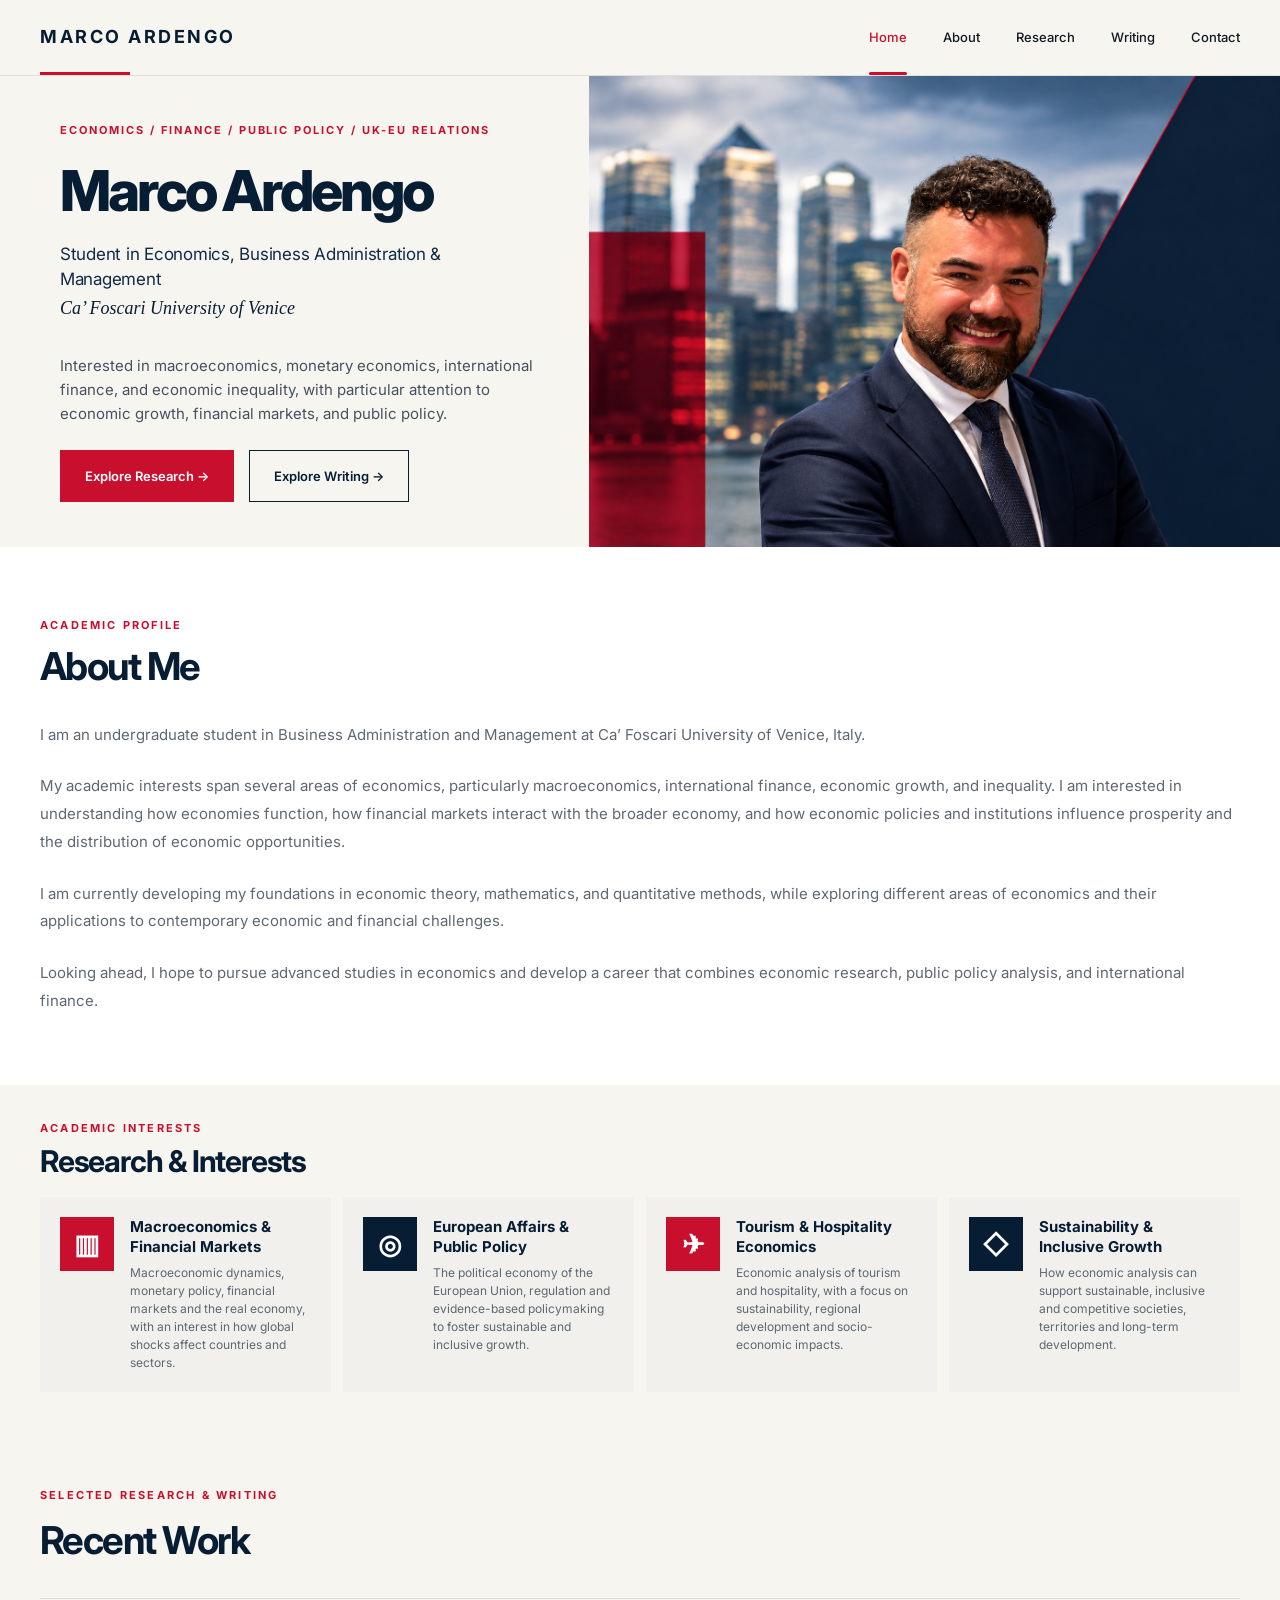
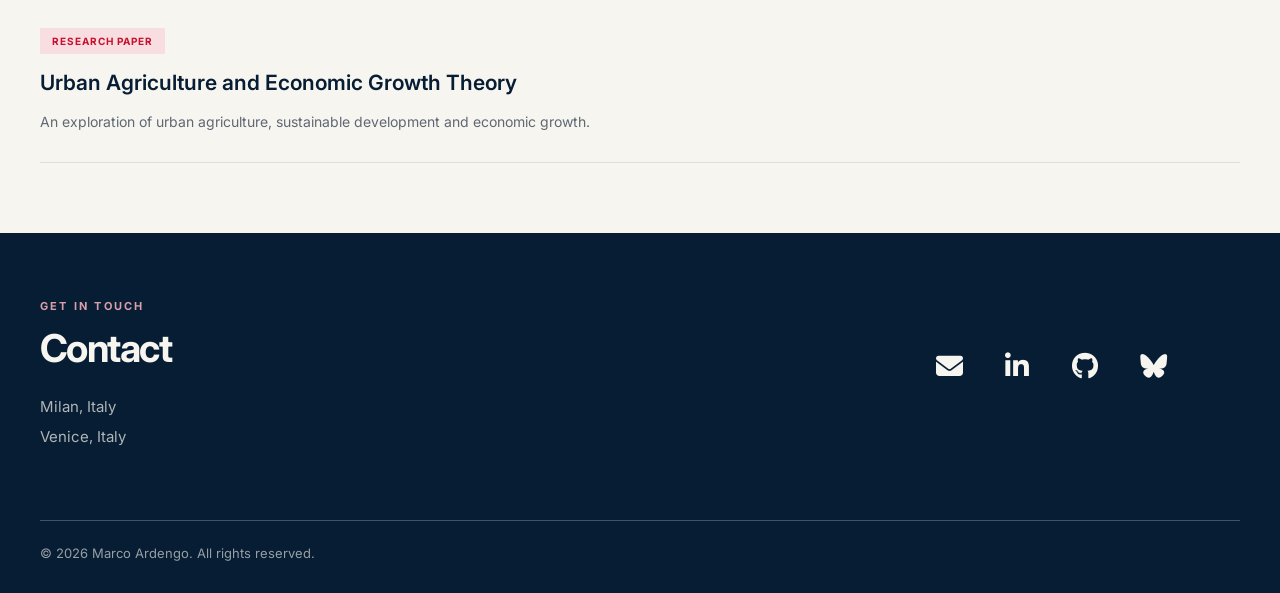
==== index.html @ 564a3266 "Update index.html" ====
<!DOCTYPE html>
<html lang="en">

<head>
  <meta charset="UTF-8">
  <meta name="viewport" content="width=device-width, initial-scale=1.0">

  <title>Marco Ardengo | Economics & Business</title>

  <meta name="description"
        content="Marco Ardengo — Economics & Business student interested in economics, finance, European affairs and public policy.">

  <!-- Google Fonts -->
  <link rel="preconnect" href="https://fonts.googleapis.com">
  <link rel="preconnect" href="https://fonts.gstatic.com" crossorigin>

  <link href="https://fonts.googleapis.com/css2?family=Inter:wght@300;400;500;600;700;800&display=swap"
        rel="stylesheet">

    <!-- CSS -->
  <link rel="stylesheet" href="style.css">

  <!-- FONT AWESOME ICONS -->
  <link
    rel="stylesheet"
    href="https://cdnjs.cloudflare.com/ajax/libs/font-awesome/6.7.2/css/all.min.css"
  >

</head>

</head>

<body>

  <!-- HEADER -->
  <header class="site-header">

    <div class="header-inner">

      <a href="#home" class="brand">
        MARCO ARDENGO
      </a>

      <nav class="desktop-nav" aria-label="Main navigation">
        <a href="#home" class="nav-link active">Home</a>
        <a href="#about" class="nav-link">About</a>
        <a href="#research" class="nav-link">Research</a>
        <a href="#writing" class="nav-link">Writing</a>
        <a href="#contact" class="nav-link">Contact</a>
      </nav>

    </div>

  </header>


  <main>

    <!-- HERO -->
    <section class="hero" id="home">

      <div class="hero-content">

        <div class="hero-content-inner">

          <p class="eyebrow">
            ECONOMICS / FINANCE / PUBLIC POLICY / UK-EU RELATIONS
          </p>

          <h1>Marco Ardengo</h1>

          <p class="hero-role">
          Student in Economics, Business Administration &amp; Management
          <span class="hero-university">Ca’ Foscari University of Venice</span>
          </p>
        

          <p class="hero-description">
            Interested in macroeconomics, monetary economics,
            international finance, and economic inequality,
            with particular attention to economic growth,
            financial markets, and public policy.
          </p>

          <div class="hero-actions">

            <a href="#research" class="button button-primary">
              Explore Research →
            </a>

            <a href="#writing" class="button button-secondary">
              Explore Writing →
            </a>

          </div>

        </div>

      </div>

      <div class="hero-visual">

        <img
          src="assets/images/hero-marco.png"
          alt="Marco Ardengo — Academic Portfolio"
        >

      </div>

    </section>


<!-- ABOUT ME -->
<section class="section about-section" id="about">

  <div class="container about-container">

    <div class="about-heading">
      <p class="section-kicker">ACADEMIC PROFILE</p>
      <h2>About Me</h2>
    </div>

    <div class="about-content">

      <p>
        I am an undergraduate student in Business Administration
        and Management at Ca’ Foscari University of Venice, Italy.
      </p>

      <p>
        My academic interests span several areas of economics,
        particularly macroeconomics, international finance,
        economic growth, and inequality. I am interested in
        understanding how economies function, how financial
        markets interact with the broader economy, and how
        economic policies and institutions influence prosperity
        and the distribution of economic opportunities.
      </p>

      <p>
        I am currently developing my foundations in economic
        theory, mathematics, and quantitative methods, while
        exploring different areas of economics and their
        applications to contemporary economic and financial
        challenges.
      </p>

      <p>
        Looking ahead, I hope to pursue advanced studies in
        economics and develop a career that combines economic
        research, public policy analysis, and international
        finance.
      </p>

    </div>

  </div>

</section>

    
    <!-- RESEARCH -->
    <section class="section research-section" id="research">

      <div class="container">

        <p class="section-kicker">
          ACADEMIC INTERESTS
        </p>

        <h2>Research & Interests</h2>

        <div class="interest-grid">

  <article class="interest-card">

    <div class="interest-icon red">
      <span>▥</span>
    </div>

    <div class="interest-content">

      <h3>Macroeconomics &amp; Financial Markets</h3>

      <p>
        Macroeconomic dynamics, monetary policy,
        financial markets and the real economy,
        with an interest in how global shocks
        affect countries and sectors.
      </p>

    </div>

  </article>


  <article class="interest-card">

    <div class="interest-icon navy">
      <span>◎</span>
    </div>

    <div class="interest-content">

      <h3>European Affairs &amp; Public Policy</h3>

      <p>
        The political economy of the European Union,
        regulation and evidence-based policymaking
        to foster sustainable and inclusive growth.
      </p>

    </div>

  </article>


  <article class="interest-card">

    <div class="interest-icon red">
      <span>✈</span>
    </div>

    <div class="interest-content">

      <h3>Tourism &amp; Hospitality Economics</h3>

      <p>
        Economic analysis of tourism and hospitality,
        with a focus on sustainability, regional
        development and socio-economic impacts.
      </p>

    </div>

  </article>


  <article class="interest-card">

    <div class="interest-icon navy">
      <span>◇</span>
    </div>

    <div class="interest-content">

      <h3>Sustainability &amp; Inclusive Growth</h3>

      <p>
        How economic analysis can support sustainable,
        inclusive and competitive societies,
        territories and long-term development.
      </p>

    </div>

  </article>

</div>




        
      </div>

    </section>


    <!-- WRITING -->
    <section class="section work-section" id="writing">

      <div class="container">

        <p class="section-kicker">
          SELECTED RESEARCH & WRITING
        </p>

        <h2>Recent Work</h2>

        <div class="work-list">

          <article class="work-item">

            <span class="work-type">
              RESEARCH PAPER
            </span>

            <h3>
              Urban Agriculture and Economic Growth Theory
            </h3>

            <p>
              An exploration of urban agriculture,
              sustainable development and economic growth.
            </p>

          </article>

        </div>

      </div>

    </section>
    
  </main>


<!-- ==========================================
     CONTACT & FOOTER
========================================== -->

<footer class="site-footer" id="contact">

  <div class="container footer-container">

    <div class="footer-main">

      <!-- LEFT COLUMN -->

      <div class="footer-left">

        <p class="footer-kicker">GET IN TOUCH</p>

        <h2>Contact</h2>

        <div class="footer-locations">
          <p>Milan, Italy</p>
          <p>Venice, Italy</p>
        </div>

      </div>

      <!-- RIGHT COLUMN -->

      <div class="footer-right">

        <div class="footer-social">

          <!-- EMAIL -->
          <a
            href="mailto:810746@stud.unive.it"
            class="social-link"
            aria-label="Email"
            title="Email"
          >
            <i class="fa-solid fa-envelope" aria-hidden="true"></i>
          </a>

          <!-- LINKEDIN -->
          <a
            href="https://www.linkedin.com/in/marcoardengo/"
            class="social-link"
            aria-label="LinkedIn"
            title="LinkedIn"
          >
            <i class="fa-brands fa-linkedin-in" aria-hidden="true"></i>
          </a>

          <!-- GITHUB -->
          <a
            href="https://github.com/marcoardengo"
            class="social-link"
            target="_blank"
            rel="noopener noreferrer"
            aria-label="GitHub"
            title="GitHub"
          >
            <i class="fa-brands fa-github" aria-hidden="true"></i>
          </a>

          <!-- BLUESKY -->
          <a
            href="https://bsky.app/profile/marcoardengo.bsky.social"
            class="social-link"
            aria-label="Bluesky"
            title="Bluesky"
          >
            <i class="fa-brands fa-bluesky" aria-hidden="true"></i>
          </a>

          <!-- SUBSTACK -->
          <a
          href="https://www.substack.com"
          class="social-link"
          target="_blank"
          rel="noopener noreferrer"
          aria-label="Substack"
          title="Substack"
          >
  <i class="fa-brands fa-substack" aria-hidden="true"></i>
</a>

        </div>

      </div>

    </div>

    <!-- COPYRIGHT -->

    <div class="footer-bottom">

      <p>
        © 2026 Marco Ardengo. All rights reserved.
      </p>

    </div>

  </div>

</footer>


  <!-- JAVASCRIPT -->
<script src="script.js" defer></script>


</body>
</html>
---- style.css ----
/* ==========================================
   MARCO ARDENGO — ACADEMIC WEBSITE
   ========================================== */

:root {
  --cream: #f7f5f0;
  --white: #ffffff;
  --navy: #071d33;
  --navy-soft: #102b46;
  --red: #c8102e;
  --red-dark: #a70d26;
  --text: #101820;
  --muted: #5e6873;
  --line: #dedede;
  --container: 1400px;
}

/* RESET */

* {
  margin: 0;
  padding: 0;
  box-sizing: border-box;
}

html {
  scroll-behavior: auto;
  scroll-padding-top: 90px;
}

body {
  font-family: "Inter", Arial, sans-serif;
  background: var(--cream);
  color: var(--text);
  line-height: 1.6;
  -webkit-font-smoothing: antialiased;
}

a {
  color: inherit;
  text-decoration: none;
}

img {
  display: block;
  max-width: 100%;
}

/* ==========================================
   HEADER
   ========================================== */

.site-header {
  height: 76px;
  background: rgba(247, 245, 240, 0.97);
  border-bottom: 1px solid var(--line);
  position: sticky;
  top: 0;
  z-index: 100;
  backdrop-filter: blur(12px);
}

.header-inner {
  max-width: var(--container);
  height: 100%;
  margin: auto;
  padding: 0 40px;
  display: flex;
  justify-content: space-between;
  align-items: center;
}

.brand {
  height: 100%;
  display: flex;
  align-items: center;
  position: relative;
  font-size: 18px;
  font-weight: 700;
  letter-spacing: 0.14em;
  color: var(--navy);
}

.brand::after {
  content: "";
  position: absolute;
  bottom: 0;
  left: 0;
  width: 90px;
  height: 3px;
  background: var(--red);
}

.desktop-nav {
  height: 100%;
  display: flex;
  align-items: center;
  gap: 36px;
}

.desktop-nav a {
  height: 100%;
  display: flex;
  align-items: center;
  position: relative;
  font-size: 13px;
  font-weight: 500;
  transition: color 0.2s ease;
}

.desktop-nav a:hover,
.desktop-nav a.active {
  color: var(--red);
}

.desktop-nav a:hover,
.desktop-nav a.active {
  color: var(--red);
}

/* SLIDING NAVIGATION INDICATOR */

.desktop-nav {
  position: relative;
}

.desktop-nav a::after {
  display: none;
}

.nav-indicator {
  position: absolute;
  bottom: 0;
  left: 0;

  height: 3px;
  width: 0;

  background-color: var(--red);
  border-radius: 2px;

  transform: translateX(0);

  transition:
    transform 0.45s cubic-bezier(0.22, 1, 0.36, 1),
    width 0.45s cubic-bezier(0.22, 1, 0.36, 1);

  pointer-events: none;
}

@media (prefers-reduced-motion: reduce) {
  .nav-indicator {
    transition: none;
  }
}

/* ==========================================
   HERO
   ========================================== */

.hero {
  min-height: 570px;
  display: grid;
  grid-template-columns: 48% 52%;
  background: var(--cream);
}

.hero-content {
  display: flex;
  align-items: center;
  justify-content: flex-end;
  padding: 70px 55px 70px 40px;
}

.hero-content-inner {
  width: 100%;
  max-width: 610px;
}

.eyebrow {
  margin-bottom: 20px;
  color: var(--red);
  font-size: 11px;
  font-weight: 700;
  letter-spacing: 0.18em;
  line-height: 1.8;
}

.hero h1 {
  color: var(--navy);
  font-size: clamp(46px, 5vw, 76px);
  line-height: 1.05;
  letter-spacing: -0.055em;
  font-weight: 800;
}

.hero-role {
  margin-top: 14px;
  color: var(--navy-soft);
  font-size: clamp(15px, 1.4vw, 19px);
  font-weight: 400;
  letter-spacing: -0.015em;
  line-height: 1.5;
}

.hero-university {
  display: block;
  margin-top: 2px;

  font-family: Georgia, "Times New Roman", serif;
  font-size: 18px;
  font-style: italic;
  font-weight: 400;

  color: var(--navy);
  letter-spacing: 0;
  line-height: 1.5;
}

.hero-description {
  max-width: 570px;
  margin-top: 24px;
  color: #45515e;
  font-size: 15px;
  line-height: 1.8;
}

.hero-actions {
  margin-top: 32px;
  display: flex;
  flex-wrap: wrap;
  gap: 15px;
}

.button {
  min-height: 52px;
  padding: 0 24px;
  display: inline-flex;
  align-items: center;
  justify-content: center;
  font-size: 13px;
  font-weight: 600;
  transition:
    background 0.25s ease,
    color 0.25s ease,
    transform 0.25s ease;
}

.button:hover {
  transform: translateY(-2px);
}

.button-primary {
  background: var(--red);
  border: 1px solid var(--red);
  color: var(--white);
}

.button-primary:hover {
  background: var(--red-dark);
}

.button-secondary {
  background: transparent;
  border: 1px solid var(--navy);
  color: var(--navy);
}

.button-secondary:hover {
  background: var(--navy);
  color: var(--white);
}

/* HERO IMAGE */

.hero-visual {
  min-width: 0;
  min-height: 570px;
  overflow: hidden;
  background: var(--navy);
}

.hero-visual img {
  width: 100%;
  height: 100%;
  object-fit: cover;
  object-position: center;
}

/* ==========================================
   GENERAL SECTIONS
   ========================================== */

.section {
  padding: 70px 40px;
}

.container {
  width: 100%;
  max-width: var(--container);
  margin: 0 auto;
}

.section-kicker {
  margin-bottom: 12px;
  color: var(--red);
  font-size: 11px;
  font-weight: 700;
  letter-spacing: 0.2em;
}

.section h2 {
  margin-bottom: 35px;
  color: var(--navy);
  font-size: clamp(30px, 3vw, 42px);
  font-weight: 700;
  letter-spacing: -0.04em;
  line-height: 1.2;
}

/* ==========================================
   RESEARCH & INTERESTS
   ========================================== */

.research-section {
  background: var(--white);
}

.interest-grid {
  display: grid;
  grid-template-columns: repeat(4, minmax(0, 1fr));
  gap: 20px;
}

.interest-card {
  min-height: 235px;
  padding: 30px 25px;
  background: var(--cream);
  border-top: 3px solid var(--navy);
  transition:
    transform 0.25s ease,
    box-shadow 0.25s ease,
    border-color 0.25s ease;
}

.interest-card:hover {
  transform: translateY(-5px);
  border-color: var(--red);
  box-shadow: 0 15px 35px rgba(7, 29, 51, 0.08);
}

.interest-card h3 {
  margin-bottom: 18px;
  color: var(--navy);
  font-size: 18px;
  font-weight: 700;
  line-height: 1.35;
}

.interest-card p {
  color: var(--muted);
  font-size: 13px;
  line-height: 1.75;
}

/* ==========================================
   RECENT WORK
   ========================================== */

.work-section {
  background: var(--cream);
}

.work-list {
  border-top: 1px solid var(--line);
}

.work-item {
  padding: 28px 0;
  border-bottom: 1px solid var(--line);
}

.work-type {
  display: inline-block;
  margin-bottom: 12px;
  padding: 5px 12px;
  background: #f8dde1;
  color: var(--red);
  font-size: 10px;
  font-weight: 700;
  letter-spacing: 0.1em;
}

.work-item h3 {
  margin-bottom: 12px;
  color: var(--navy);
  font-size: 21px;
  font-weight: 600;
}

.work-item p {
  max-width: 800px;
  color: var(--muted);
  font-size: 14px;
}


/* ==========================================
   ABOUT ME — ACADEMIC LAYOUT
   ========================================== */

.about-section {
  background: var(--white);
}

/* Main container */

.about-section .about-container {
  width: 100%;
  max-width: var(--container);
  margin: 0 auto;

  display: block;
}

/* Heading */

.about-heading {
  margin-bottom: 32px;
}

.about-heading .section-kicker {
  margin-bottom: 8px;
}

.about-heading h2 {
  margin-bottom: 0;
}

/* Biography */

.about-content {
  width: 100%;
  max-width: none;
}

.about-content p {
  width: 100%;
  max-width: none;

  margin: 0 0 24px;

  font-family: "Inter", sans-serif;
  font-size: 15px;
  font-weight: 400;
  line-height: 1.85;

  color: var(--muted);
  text-align: left;
}

.about-content p:last-child {
  margin-bottom: 0;
}






/* Mobile */

@media (max-width: 760px) {

  .about-section {
    padding: 55px 24px;
  }

  .about-section .container {
    max-width: 100%;
  }

  .about-section h2 {
    font-size: 30px;
    margin-bottom: 25px;
  }

  .about-section .container > p:not(.section-kicker) {
    font-size: 14px;
    line-height: 1.8;
    margin-bottom: 18px;
  }

}





/* ==========================================
   TABLET
   ========================================== */

@media (max-width: 1100px) {

  .hero {
    grid-template-columns: 1fr;
  }

  .hero-content {
    justify-content: center;
    padding: 75px 40px;
  }

  .hero-content-inner {
    max-width: 800px;
  }

  .hero-visual {
    height: 500px;
    min-height: 0;
  }

  .interest-grid {
    grid-template-columns: repeat(2, minmax(0, 1fr));
  }

  .desktop-nav {
    gap: 20px;
  }

}

/* ==========================================
   MOBILE
   ========================================== */

@media (max-width: 760px) {

  .site-header {
    height: auto;
    min-height: 70px;
  }

  .header-inner {
    padding: 18px 24px;
    flex-direction: column;
    gap: 15px;
  }

  .brand {
    font-size: 15px;
  }

  .brand::after {
    bottom: -8px;
  }

  .desktop-nav {
  position: relative;
  height: 48px;
  width: 100%;

  display: flex;
  justify-content: flex-start;
  align-items: center;

  flex-wrap: nowrap;
  gap: 20px;

  overflow-x: auto;
  overflow-y: hidden;

  scrollbar-width: none;
  -webkit-overflow-scrolling: touch;
}

.desktop-nav::-webkit-scrollbar {
  display: none;
}

.desktop-nav a {
  flex-shrink: 0;
  white-space: nowrap;
}

  .desktop-nav a {
    height: auto;
    font-size: 12px;
  }

  .desktop-nav a.active::after {
    bottom: -5px;
  }

  .hero-content {
    padding: 55px 24px;
  }

  .hero h1 {
    font-size: 48px;
  }

  .hero-role {
    font-size: 16px;
  }

  .hero-description {
    font-size: 14px;
  }

  .hero-actions {
    flex-direction: column;
    align-items: flex-start;
  }

  .hero-visual {
    height: 350px;
  }

  .section {
    padding: 55px 24px;
  }

  .interest-grid {
    grid-template-columns: 1fr;
  }

  .interest-card {
    min-height: auto;
  }

   .hero-university {
  font-size: 16px;
  margin-top: 5px;
}



   

}

/* ==========================================
   ACCESSIBILITY
   ========================================== */

@media (prefers-reduced-motion: reduce) {

  html {
    scroll-behavior: auto;
  }

  *,
  *::before,
  *::after {
    transition-duration: 0.01ms !important;
    animation-duration: 0.01ms !important;
  }

}

/* ==========================================
   HERO REFINEMENT — DESKTOP
   ========================================== */

@media (min-width: 1101px) {

  .hero {
    min-height: 470px;
    grid-template-columns: 46% 54%;
  }

  .hero-content {
    padding: 45px 45px 45px 60px;
  }

  .hero-content-inner {
    max-width: 620px;
  }

  .hero h1 {
    font-size: clamp(46px, 4.4vw, 68px);
    letter-spacing: -0.055em;
  }

  .hero-role {
  margin-top: 22px;
  font-size: 17px;
  line-height: 1.5;
}

  .hero-description {
    margin-top: 32px;
    font-size: 15px;
    line-height: 1.6;
  }

  .hero-actions {
    margin-top: 24px;
  }

  .hero-visual {
    min-height: 470px;
  }

  .hero-visual img {
    object-fit: cover;
    object-position: center;
  }

}

/* ==========================================
   RESEARCH CARDS — MOCKUP STYLE
   ========================================== */

.research-section {
  padding-top: 35px;
  padding-bottom: 25px;
  background: var(--cream);
}

.research-section .section-kicker {
  margin-bottom: 6px;
}

.research-section h2 {
  margin-bottom: 18px;
  font-size: 30px;
}

.interest-grid {
  display: grid;
  grid-template-columns: repeat(4, minmax(0, 1fr));
  gap: 12px;
}

.interest-card {
  min-height: 165px;
  padding: 20px;
  display: grid;
  grid-template-columns: 54px minmax(0, 1fr);
  align-items: start;
  gap: 16px;
  background: #f1f0ed;
  border: none;
}

.interest-icon {
  width: 54px;
  height: 54px;
  display: flex;
  align-items: center;
  justify-content: center;
  color: white;
  font-size: 27px;
  font-weight: 600;
}

.interest-icon.red {
  background: var(--red);
}

.interest-icon.navy {
  background: var(--navy);
}

.interest-content h3 {
  margin-bottom: 8px;
  color: var(--navy);
  font-size: 15px;
  font-weight: 700;
  line-height: 1.3;
}

.interest-content p {
  color: var(--muted);
  font-size: 12px;
  line-height: 1.5;
}

/* TABLET */

@media (min-width: 761px) and (max-width: 1100px) {

  .interest-grid {
    grid-template-columns: repeat(2, minmax(0, 1fr));
  }

}

/* MOBILE */

@media (max-width: 760px) {

  .research-section {
    padding: 35px 24px;
  }

  .interest-grid {
    grid-template-columns: 1fr;
  }

  .interest-card {
    min-height: auto;
  }

}


/* ==========================================
   ACADEMIC FOOTER — CONTACT
========================================== */

.site-footer {
  width: 100%;
  background: var(--navy);
  color: var(--cream);
  padding: 65px 40px 30px;
}

/* Same alignment as other sections */

.footer-container {
  width: 100%;
  max-width: var(--container);
  margin: 0 auto;
}

/* Main footer layout */

.footer-main {
  display: grid;
  grid-template-columns: 1fr 1fr;
  gap: 60px;
  align-items: start;
}

/* LEFT COLUMN */

.footer-left {
  text-align: left;
}

.footer-kicker {
  margin-bottom: 10px;
  color: #d8a0aa;
  font-size: 11px;
  font-weight: 700;
  letter-spacing: 0.2em;
}

.footer-left h2 {
  margin: 0 0 22px;
  color: var(--cream);
  font-size: clamp(32px, 3vw, 42px);
  font-weight: 700;
  letter-spacing: -0.04em;
  line-height: 1.2;
}

.footer-locations p {
  margin: 0 0 5px;
  color: rgba(247, 245, 240, 0.7);
  font-size: 15px;
  line-height: 1.7;
}

/* RIGHT COLUMN */

.footer-right {
  margin: 0;
  padding: 0;
  border: none;

  display: flex;
  justify-content: flex-end;
  align-items: flex-start;
}

/* Social icons */

.footer-social {
  display: flex;
  align-items: center;
  justify-content: flex-end;
  flex-wrap: wrap;
  gap: 30px;

  padding-top: 48px;
}

.social-link {
  display: inline-flex;
  align-items: center;
  justify-content: center;

  width: 38px;
  height: 42px;

  color: var(--cream);
  font-size: 27px;
  text-decoration: none;

  transition:
    color 0.25s ease,
    transform 0.25s ease;
}

.social-link:hover {
  color: #d8a0aa;
  transform: translateY(-3px);
}

.social-link:focus-visible {
  outline: 2px solid var(--cream);
  outline-offset: 5px;
}

/* COPYRIGHT */

.footer-bottom {
  margin-top: 65px;
  padding-top: 22px;
  border-top: 1px solid rgba(247, 245, 240, 0.25);
}

.footer-bottom p {
  margin: 0;
  color: rgba(247, 245, 240, 0.6);
  font-size: 13px;
  line-height: 1.6;
}

/* ==========================================
   FOOTER — TABLET & MOBILE
========================================== */

@media (max-width: 900px) {

  .site-footer {
    padding: 50px 24px 25px;
  }

  .footer-main {
    grid-template-columns: 1fr;
    gap: 25px;
  }

  .footer-right {
    justify-content: flex-start;
  }

  .footer-social {
    justify-content: flex-start;
    gap: 25px;
    padding-top: 0;
  }

  .social-link {
    font-size: 25px;
  }

  .footer-bottom {
    margin-top: 45px;
  }

}

@media (max-width: 480px) {

  .footer-left h2 {
    font-size: 32px;
  }

  .footer-social {
    gap: 18px;
  }

  .social-link {
    width: 34px;
    font-size: 23px;
  }

  .footer-locations p {
    font-size: 14px;
  }

}
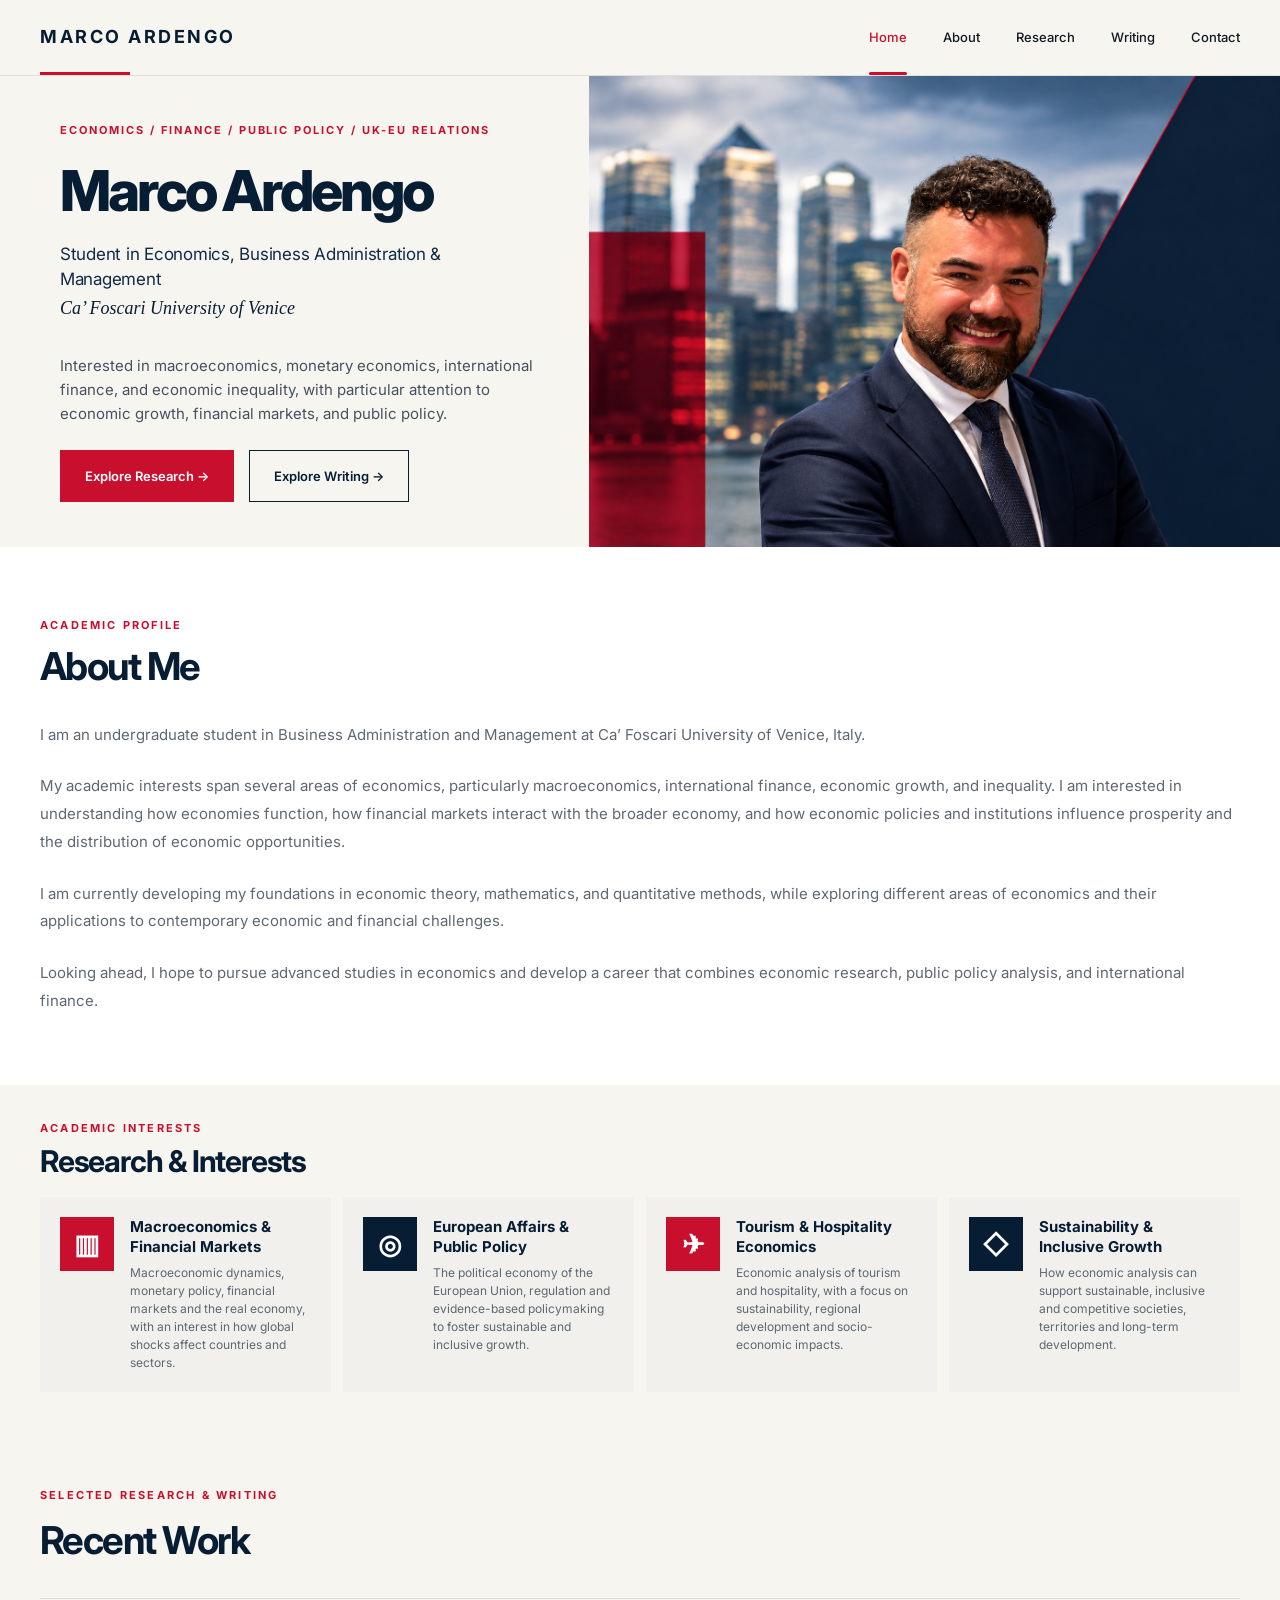
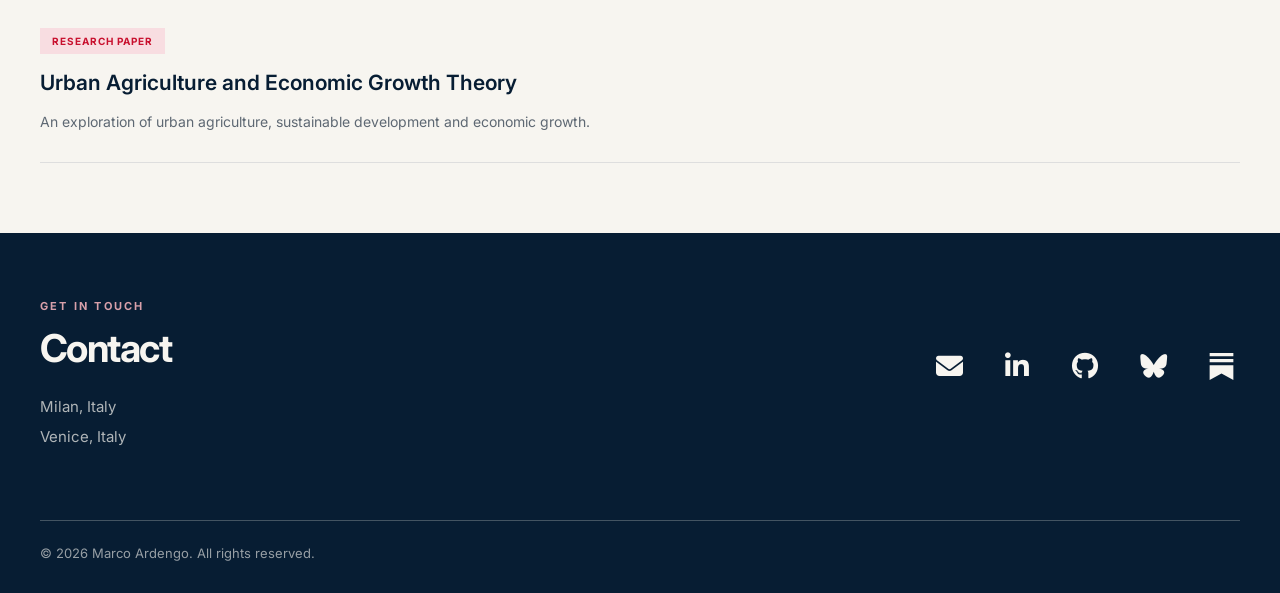
==== commit 86c35ca4: "Update index.html" ====
--- a/index.html
+++ b/index.html
@@ -388,7 +388,17 @@
           aria-label="Substack"
           title="Substack"
           >
-  <i class="fa-brands fa-substack" aria-hidden="true"></i>
+<svg
+  xmlns="http://www.w3.org/2000/svg"
+  width="27"
+  height="27"
+  viewBox="0 0 24 24"
+  fill="currentColor"
+  aria-hidden="true"
+>
+  <path d="M22.539 8.242H1.46V5.406h21.08v2.836ZM1.46 10.812V24l10.54-5.883L22.54 24V10.812H1.46ZM22.54 0H1.46v2.836h21.08V0Z"/>
+</svg>
+         
 </a>
 
         </div>
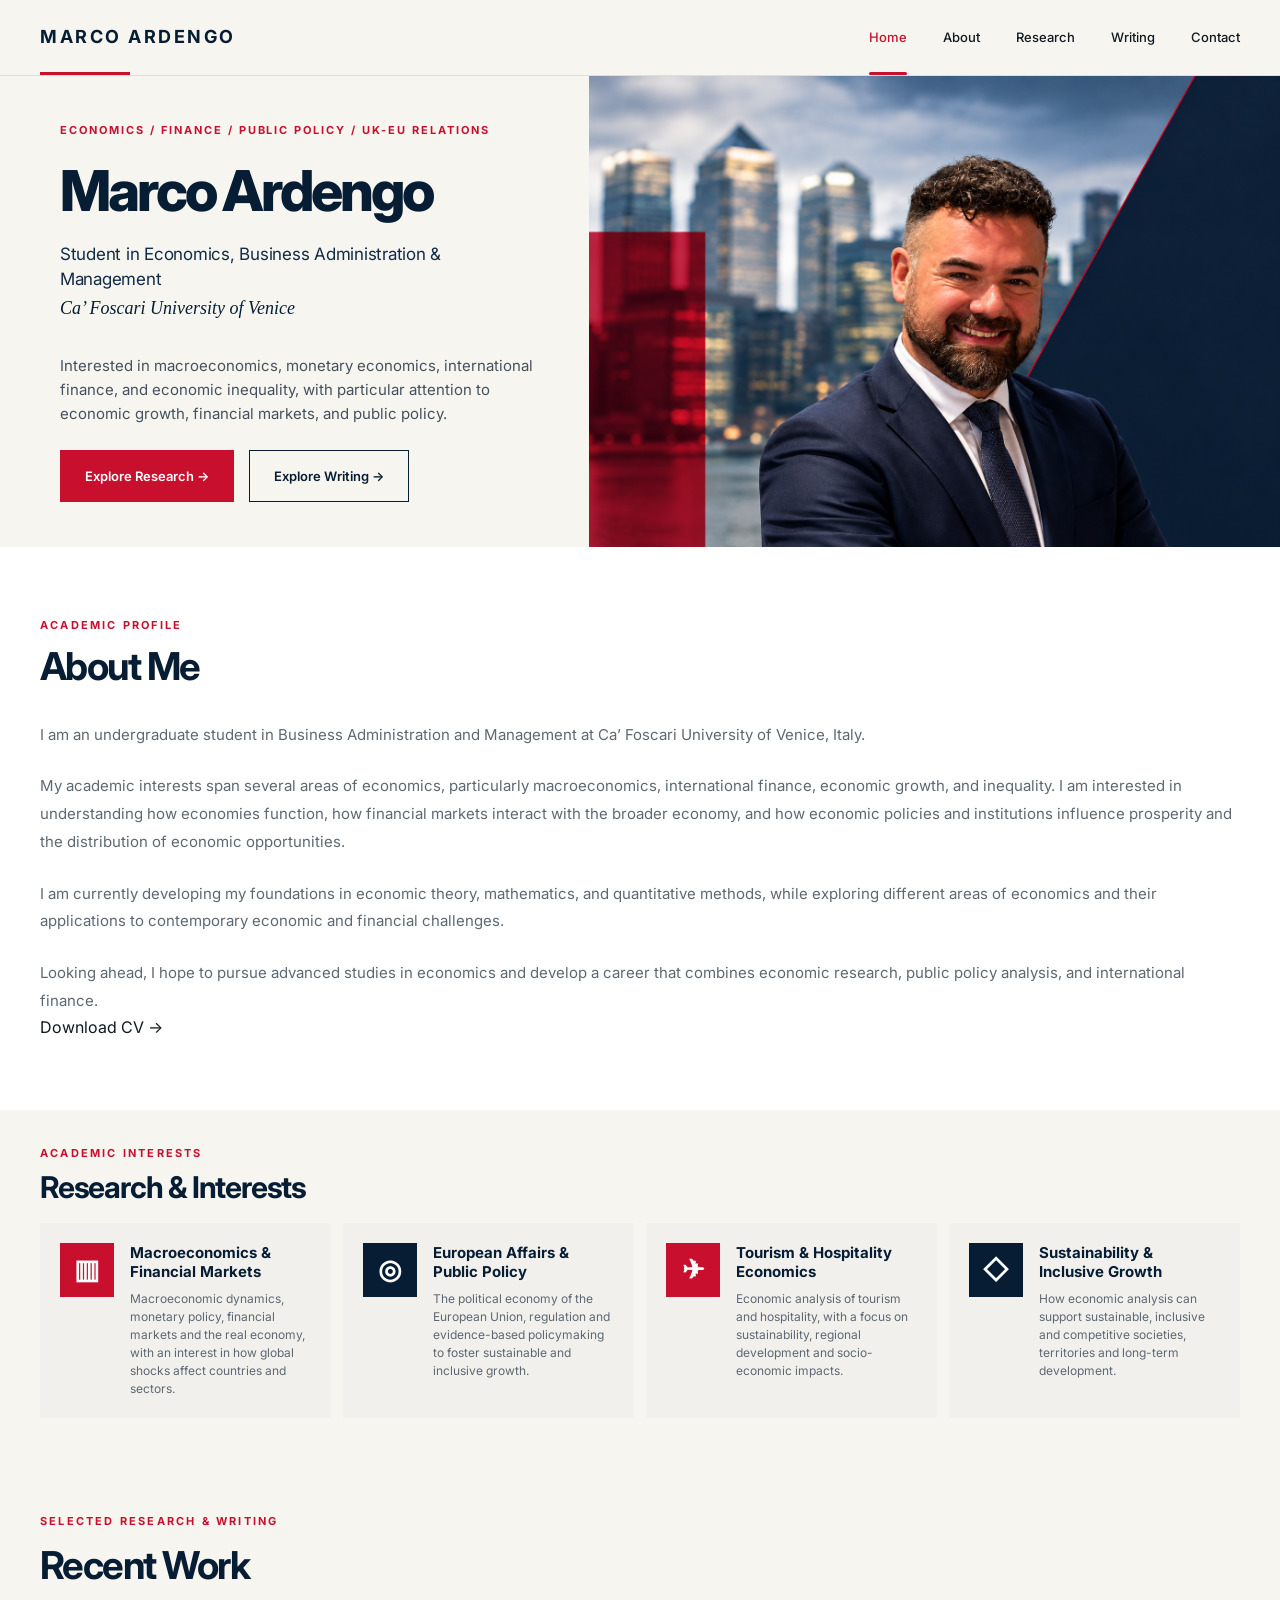
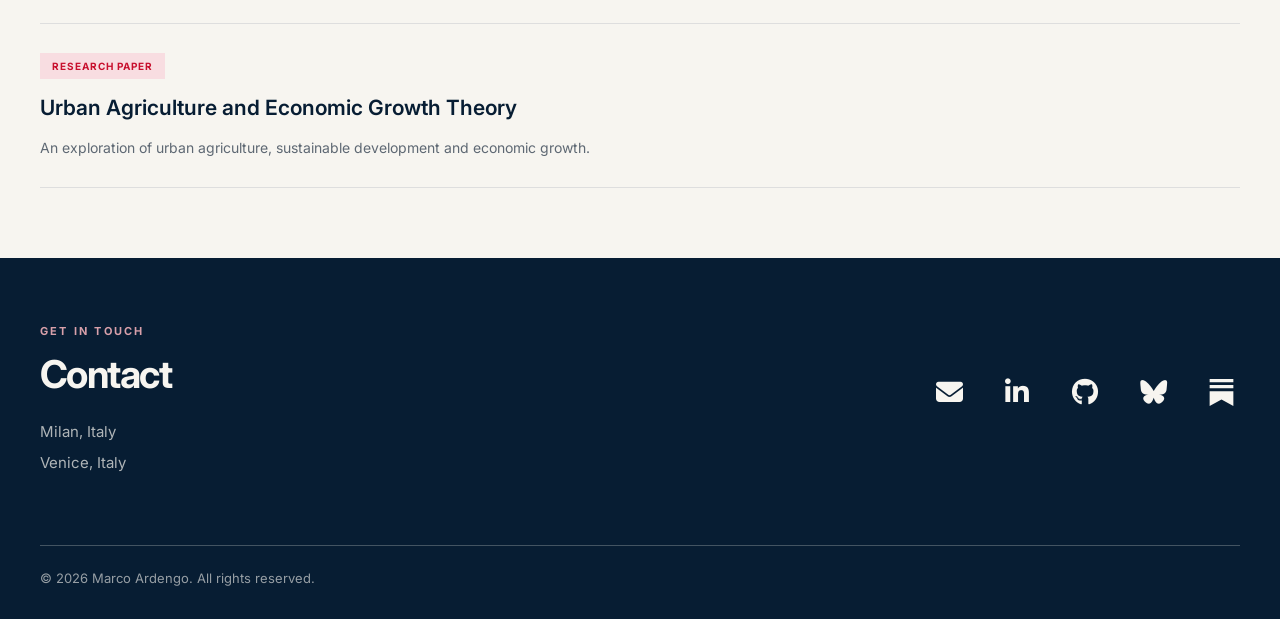
==== commit 9a562786: "Update index.html" ====
--- a/index.html
+++ b/index.html
@@ -110,7 +110,10 @@
     </section>
 
 
-<!-- ABOUT ME -->
+<!-- ==========================================
+     ABOUT ME
+========================================== -->
+
 <section class="section about-section" id="about">
 
   <div class="container about-container">
@@ -120,37 +123,57 @@
       <h2>About Me</h2>
     </div>
 
-    <div class="about-content">
-
-      <p>
-        I am an undergraduate student in Business Administration
-        and Management at Ca’ Foscari University of Venice, Italy.
-      </p>
-
-      <p>
-        My academic interests span several areas of economics,
-        particularly macroeconomics, international finance,
-        economic growth, and inequality. I am interested in
-        understanding how economies function, how financial
-        markets interact with the broader economy, and how
-        economic policies and institutions influence prosperity
-        and the distribution of economic opportunities.
-      </p>
-
-      <p>
-        I am currently developing my foundations in economic
-        theory, mathematics, and quantitative methods, while
-        exploring different areas of economics and their
-        applications to contemporary economic and financial
-        challenges.
-      </p>
-
-      <p>
-        Looking ahead, I hope to pursue advanced studies in
-        economics and develop a career that combines economic
-        research, public policy analysis, and international
-        finance.
-      </p>
+    <div class="about-layout">
+
+      <!-- LEFT COLUMN: TEXT -->
+
+      <div class="about-content">
+
+        <p>
+          I am an undergraduate student in Business Administration
+          and Management at Ca’ Foscari University of Venice, Italy.
+        </p>
+
+        <p>
+          My academic interests span several areas of economics,
+          particularly macroeconomics, international finance,
+          economic growth, and inequality. I am interested in
+          understanding how economies function, how financial
+          markets interact with the broader economy, and how
+          economic policies and institutions influence prosperity
+          and the distribution of economic opportunities.
+        </p>
+
+        <p>
+          I am currently developing my foundations in economic
+          theory, mathematics, and quantitative methods, while
+          exploring different areas of economics and their
+          applications to contemporary economic and financial
+          challenges.
+        </p>
+
+        <p>
+          Looking ahead, I hope to pursue advanced studies in
+          economics and develop a career that combines economic
+          research, public policy analysis, and international
+          finance.
+        </p>
+
+      </div>
+
+      <!-- RIGHT COLUMN: CV DOWNLOAD -->
+
+      <div class="about-cv">
+
+        <a
+          href="assets/documents/Marco_Ardengo_CV.pdf"
+          class="cv-button"
+          download
+        >
+          Download CV <span aria-hidden="true">→</span>
+        </a>
+
+      </div>
 
     </div>
 
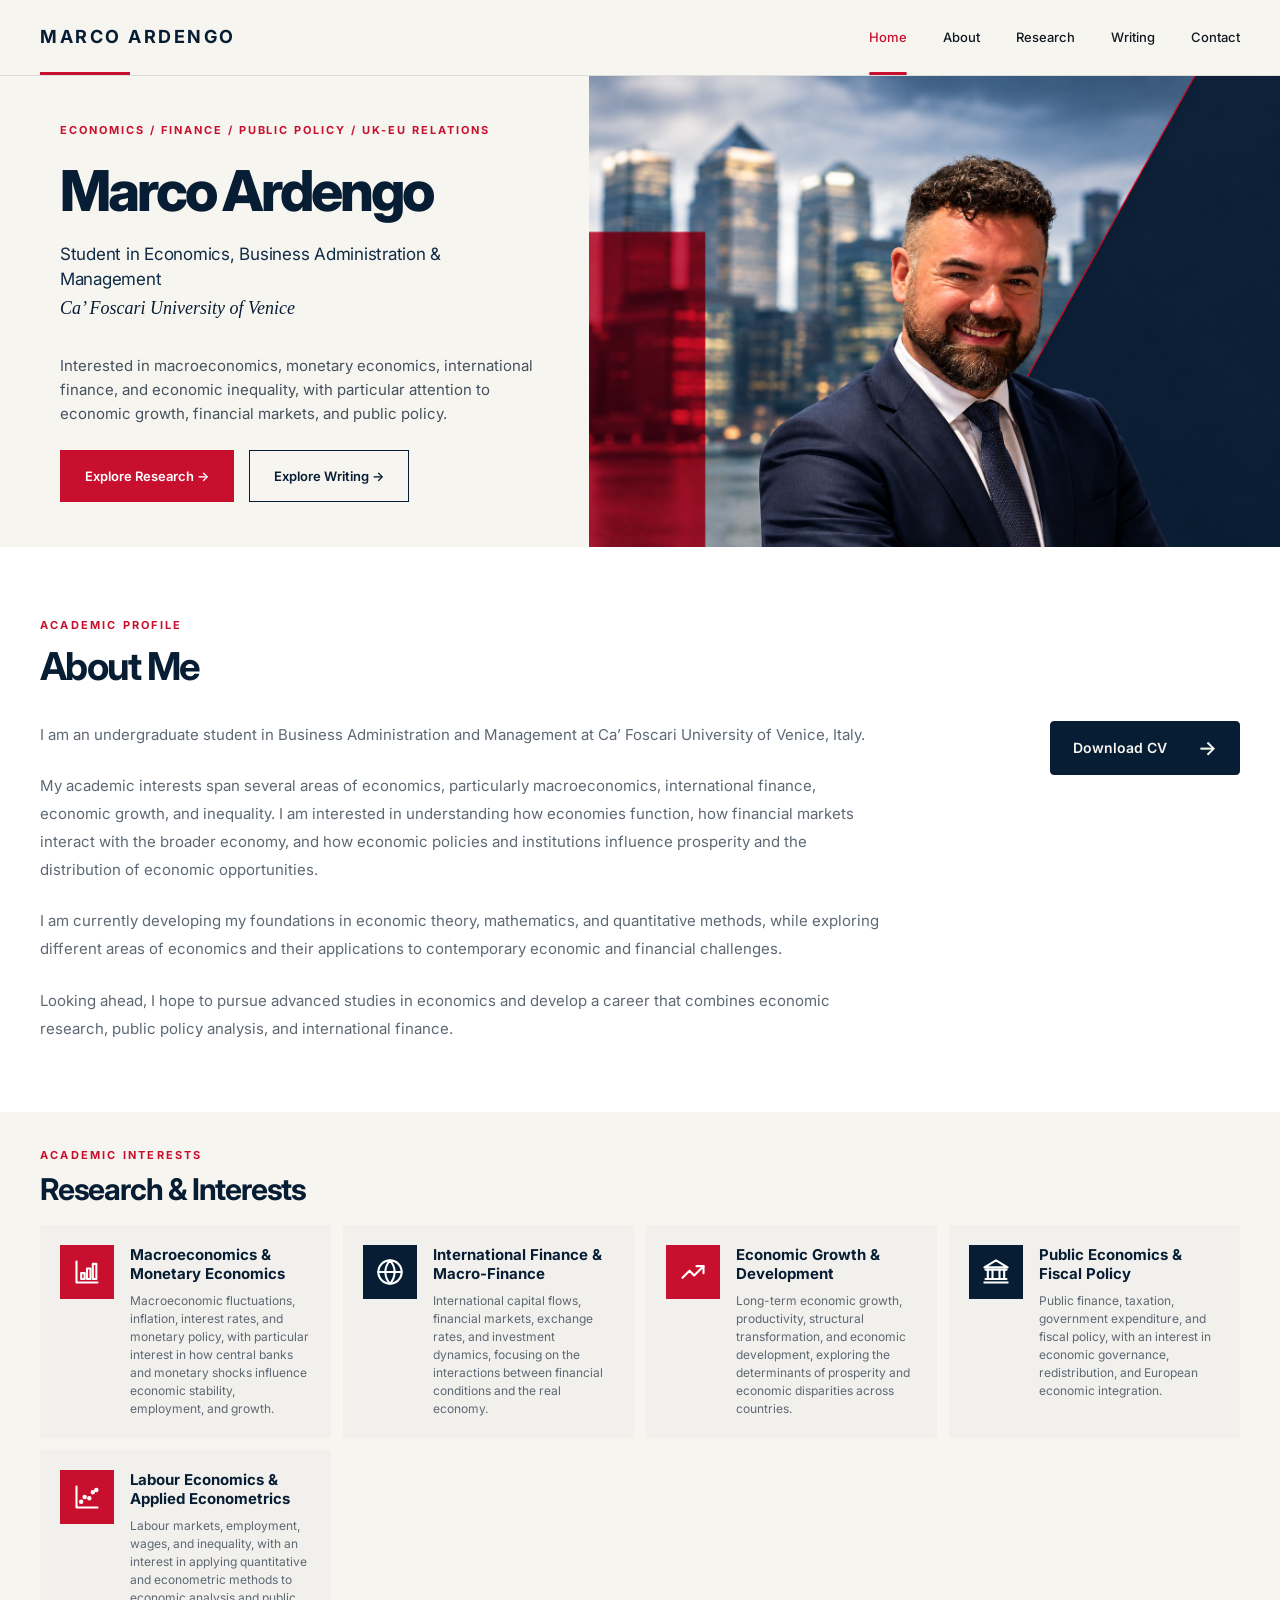
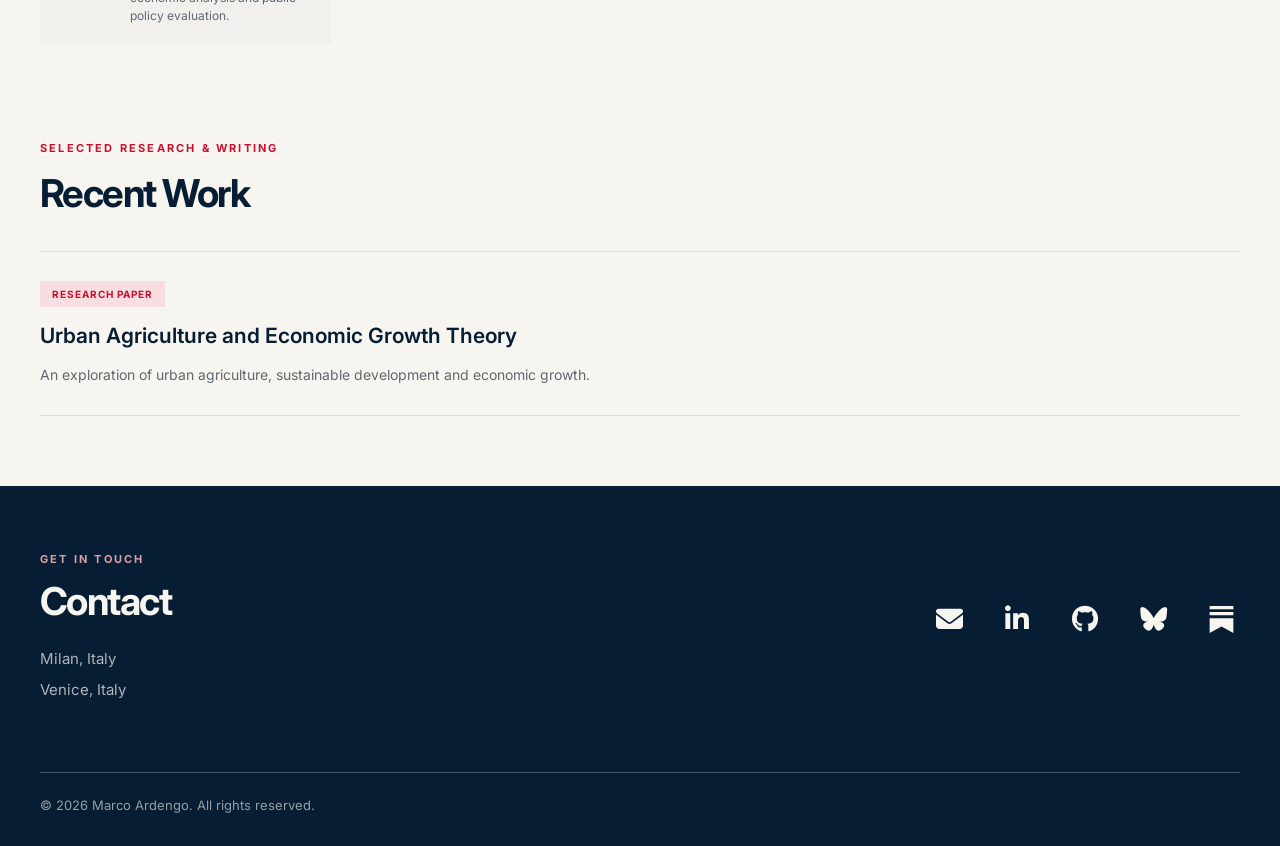
==== commit 88420026: "Update index.html" ====
--- a/index.html
+++ b/index.html
@@ -181,114 +181,268 @@
 
 </section>
 
+
+    <!-- ==========================================
+     RESEARCH & INTERESTS
+========================================== -->
+
+<section class="section research-section" id="research">
+
+  <div class="container">
+
+    <p class="section-kicker">
+      ACADEMIC INTERESTS
+    </p>
+
+    <h2>Research &amp; Interests</h2>
+
+    <div class="interest-grid">
+
+
+      <!-- ======================================
+           01 — MACROECONOMICS
+      ======================================= -->
+
+      <article class="interest-card">
+
+        <div class="interest-icon red">
+
+          <svg
+            xmlns="http://www.w3.org/2000/svg"
+            width="28"
+            height="28"
+            viewBox="0 0 24 24"
+            fill="none"
+            stroke="currentColor"
+            stroke-width="1.8"
+            stroke-linecap="round"
+            stroke-linejoin="round"
+            aria-hidden="true"
+          >
+            <path d="M3 3v18h18"/>
+            <rect x="7" y="13" width="3" height="5"/>
+            <rect x="12" y="9" width="3" height="9"/>
+            <rect x="17" y="5" width="3" height="13"/>
+          </svg>
+
+        </div>
+
+        <div class="interest-content">
+
+          <h3>
+            Macroeconomics &amp; Monetary Economics
+          </h3>
+
+          <p>
+            Macroeconomic fluctuations, inflation, interest rates,
+            and monetary policy, with particular interest in how
+            central banks and monetary shocks influence economic
+            stability, employment, and growth.
+          </p>
+
+        </div>
+
+      </article>
+
+
+
+      <!-- ======================================
+           02 — INTERNATIONAL FINANCE
+      ======================================= -->
+
+      <article class="interest-card">
+
+        <div class="interest-icon navy">
+
+          <svg
+            xmlns="http://www.w3.org/2000/svg"
+            width="28"
+            height="28"
+            viewBox="0 0 24 24"
+            fill="none"
+            stroke="currentColor"
+            stroke-width="1.8"
+            stroke-linecap="round"
+            stroke-linejoin="round"
+            aria-hidden="true"
+          >
+            <circle cx="12" cy="12" r="10"/>
+            <path d="M2 12h20"/>
+            <path d="M12 2a15.3 15.3 0 0 1 4 10 15.3 15.3 0 0 1-4 10 15.3 15.3 0 0 1-4-10 15.3 15.3 0 0 1 4-10z"/>
+          </svg>
+
+        </div>
+
+        <div class="interest-content">
+
+          <h3>
+            International Finance &amp; Macro-Finance
+          </h3>
+
+          <p>
+            International capital flows, financial markets,
+            exchange rates, and investment dynamics, focusing
+            on the interactions between financial conditions
+            and the real economy.
+          </p>
+
+        </div>
+
+      </article>
+
+
+
+      <!-- ======================================
+           03 — ECONOMIC GROWTH
+      ======================================= -->
+
+      <article class="interest-card">
+
+        <div class="interest-icon red">
+
+          <svg
+            xmlns="http://www.w3.org/2000/svg"
+            width="28"
+            height="28"
+            viewBox="0 0 24 24"
+            fill="none"
+            stroke="currentColor"
+            stroke-width="1.8"
+            stroke-linecap="round"
+            stroke-linejoin="round"
+            aria-hidden="true"
+          >
+            <path d="M3 17l6-6 4 4 8-8"/>
+            <path d="M15 7h6v6"/>
+          </svg>
+
+        </div>
+
+        <div class="interest-content">
+
+          <h3>
+            Economic Growth &amp; Development
+          </h3>
+
+          <p>
+            Long-term economic growth, productivity, structural
+            transformation, and economic development, exploring
+            the determinants of prosperity and economic
+            disparities across countries.
+          </p>
+
+        </div>
+
+      </article>
+
+
+
+      <!-- ======================================
+           04 — PUBLIC ECONOMICS
+      ======================================= -->
+
+      <article class="interest-card">
+
+        <div class="interest-icon navy">
+
+          <svg
+            xmlns="http://www.w3.org/2000/svg"
+            width="28"
+            height="28"
+            viewBox="0 0 24 24"
+            fill="none"
+            stroke="currentColor"
+            stroke-width="1.8"
+            stroke-linecap="round"
+            stroke-linejoin="round"
+            aria-hidden="true"
+          >
+            <path d="M3 10h18"/>
+            <path d="M5 10v8"/>
+            <path d="M9 10v8"/>
+            <path d="M15 10v8"/>
+            <path d="M19 10v8"/>
+            <path d="M3 18h18"/>
+            <path d="M2 21h20"/>
+            <path d="M12 2l10 6H2l10-6z"/>
+          </svg>
+
+        </div>
+
+        <div class="interest-content">
+
+          <h3>
+            Public Economics &amp; Fiscal Policy
+          </h3>
+
+          <p>
+            Public finance, taxation, government expenditure,
+            and fiscal policy, with an interest in economic
+            governance, redistribution, and European
+            economic integration.
+          </p>
+
+        </div>
+
+      </article>
+
+
+
+      <!-- ======================================
+           05 — LABOUR ECONOMICS
+      ======================================= -->
+
+      <article class="interest-card">
+
+        <div class="interest-icon red">
+
+          <svg
+            xmlns="http://www.w3.org/2000/svg"
+            width="28"
+            height="28"
+            viewBox="0 0 24 24"
+            fill="none"
+            stroke="currentColor"
+            stroke-width="1.8"
+            stroke-linecap="round"
+            stroke-linejoin="round"
+            aria-hidden="true"
+          >
+            <path d="M3 3v18h18"/>
+            <circle cx="7" cy="16" r="1"/>
+            <circle cx="10" cy="12" r="1"/>
+            <circle cx="14" cy="13" r="1"/>
+            <circle cx="17" cy="8" r="1"/>
+            <circle cx="20" cy="6" r="1"/>
+          </svg>
+
+        </div>
+
+        <div class="interest-content">
+
+          <h3>
+            Labour Economics &amp; Applied Econometrics
+          </h3>
+
+          <p>
+            Labour markets, employment, wages, and inequality,
+            with an interest in applying quantitative and
+            econometric methods to economic analysis and
+            public policy evaluation.
+          </p>
+
+        </div>
+
+      </article>
+
+
+    </div>
+
+  </div>
+
+</section>
+
     
-    <!-- RESEARCH -->
-    <section class="section research-section" id="research">
-
-      <div class="container">
-
-        <p class="section-kicker">
-          ACADEMIC INTERESTS
-        </p>
-
-        <h2>Research & Interests</h2>
-
-        <div class="interest-grid">
-
-  <article class="interest-card">
-
-    <div class="interest-icon red">
-      <span>▥</span>
-    </div>
-
-    <div class="interest-content">
-
-      <h3>Macroeconomics &amp; Financial Markets</h3>
-
-      <p>
-        Macroeconomic dynamics, monetary policy,
-        financial markets and the real economy,
-        with an interest in how global shocks
-        affect countries and sectors.
-      </p>
-
-    </div>
-
-  </article>
-
-
-  <article class="interest-card">
-
-    <div class="interest-icon navy">
-      <span>◎</span>
-    </div>
-
-    <div class="interest-content">
-
-      <h3>European Affairs &amp; Public Policy</h3>
-
-      <p>
-        The political economy of the European Union,
-        regulation and evidence-based policymaking
-        to foster sustainable and inclusive growth.
-      </p>
-
-    </div>
-
-  </article>
-
-
-  <article class="interest-card">
-
-    <div class="interest-icon red">
-      <span>✈</span>
-    </div>
-
-    <div class="interest-content">
-
-      <h3>Tourism &amp; Hospitality Economics</h3>
-
-      <p>
-        Economic analysis of tourism and hospitality,
-        with a focus on sustainability, regional
-        development and socio-economic impacts.
-      </p>
-
-    </div>
-
-  </article>
-
-
-  <article class="interest-card">
-
-    <div class="interest-icon navy">
-      <span>◇</span>
-    </div>
-
-    <div class="interest-content">
-
-      <h3>Sustainability &amp; Inclusive Growth</h3>
-
-      <p>
-        How economic analysis can support sustainable,
-        inclusive and competitive societies,
-        territories and long-term development.
-      </p>
-
-    </div>
-
-  </article>
-
-</div>
-
-
-
-
-        
-      </div>
-
-    </section>
-
 
     <!-- WRITING -->
     <section class="section work-section" id="writing">
--- a/style.css
+++ b/style.css
@@ -463,7 +463,97 @@
   margin-bottom: 0;
 }
 
-
+/* ==========================================
+   ABOUT ME — TWO COLUMN LAYOUT
+========================================== */
+
+.about-layout {
+  display: grid;
+  grid-template-columns: minmax(0, 3fr) minmax(220px, 1fr);
+  gap: 70px;
+  align-items: start;
+}
+
+/* TEXT COLUMN */
+
+.about-layout .about-content {
+  width: 100%;
+  min-width: 0;
+  max-width: none;
+}
+
+/* CV COLUMN */
+
+.about-cv {
+  display: flex;
+  justify-content: flex-end;
+  align-items: flex-start;
+}
+
+/* DOWNLOAD CV BUTTON */
+
+.cv-button {
+  display: inline-flex;
+  align-items: center;
+  justify-content: space-between;
+  gap: 30px;
+
+  padding: 15px 22px;
+  min-width: 190px;
+
+  background: var(--navy);
+  color: var(--cream);
+
+  font-family: "Inter", sans-serif;
+  font-size: 14px;
+  font-weight: 600;
+  text-decoration: none;
+
+  border: 1px solid var(--navy);
+  border-radius: 4px;
+
+  transition:
+    background-color 0.25s ease,
+    border-color 0.25s ease,
+    transform 0.25s ease;
+}
+
+.cv-button:hover {
+  background: var(--red);
+  border-color: var(--red);
+  color: var(--cream);
+}
+
+.cv-button span {
+  font-size: 20px;
+  line-height: 1;
+}
+
+/* ==========================================
+   ABOUT ME — RESPONSIVE
+========================================== */
+
+@media (max-width: 900px) {
+
+  .about-layout {
+    grid-template-columns: 1fr;
+    gap: 30px;
+  }
+
+  .about-cv {
+    justify-content: flex-start;
+  }
+
+}
+
+@media (max-width: 480px) {
+
+  .cv-button {
+    min-width: 180px;
+    padding: 14px 20px;
+  }
+
+}
 
 
 
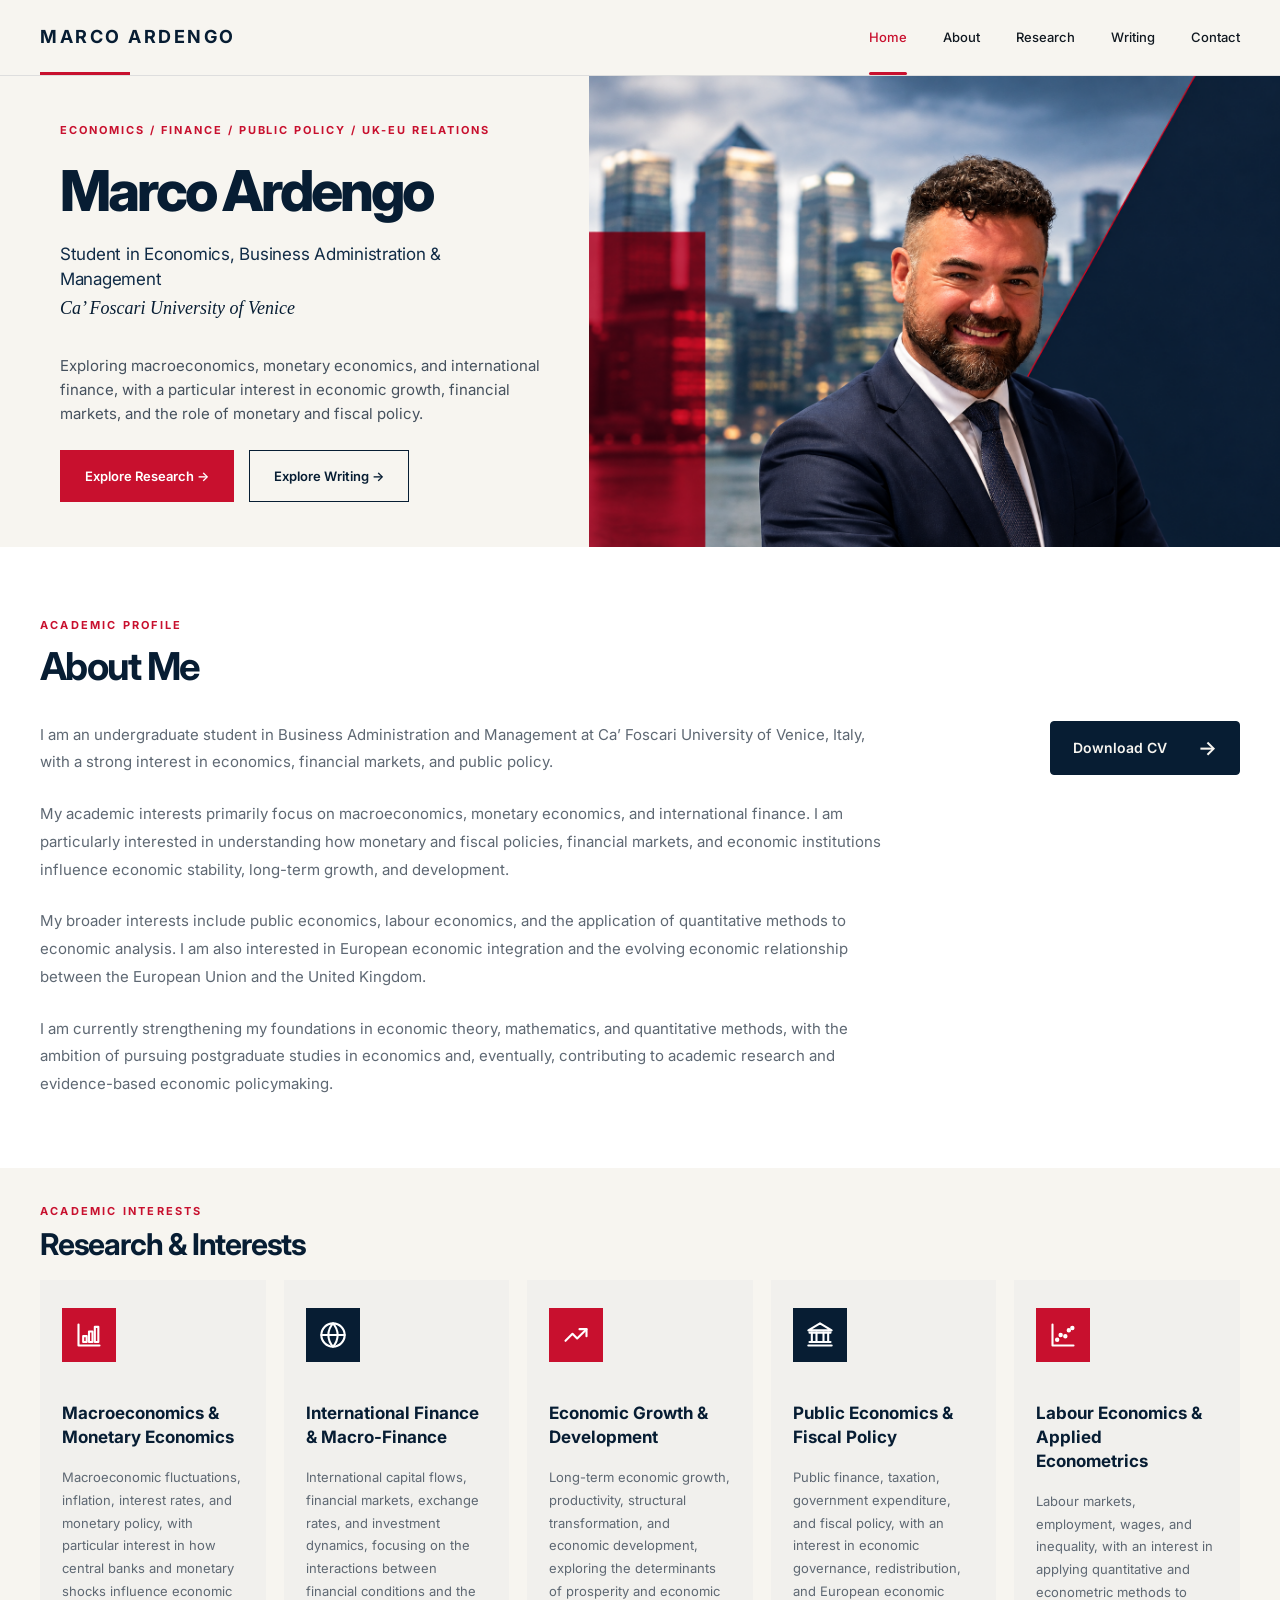
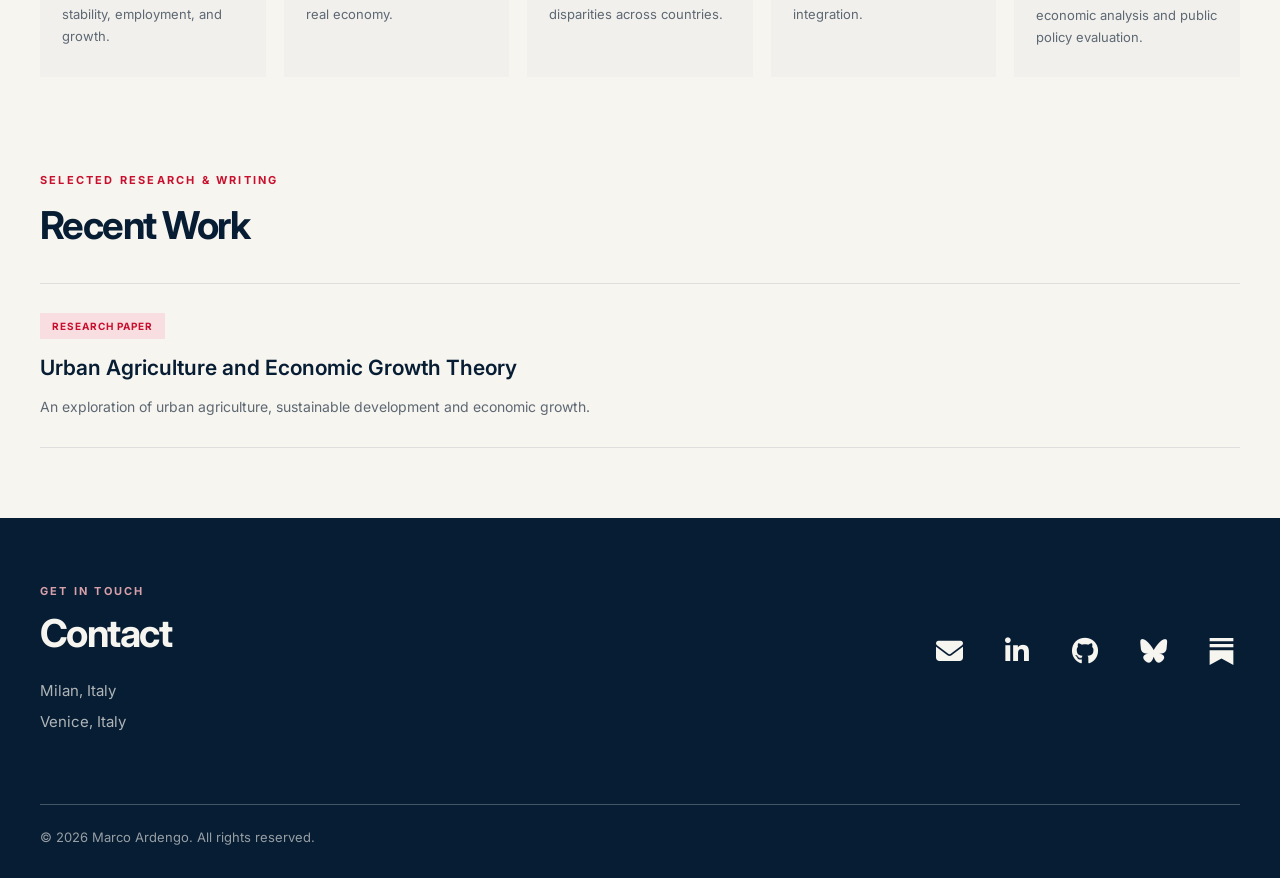
==== commit 96737df0: "Update index.html" ====
--- a/index.html
+++ b/index.html
@@ -76,10 +76,10 @@
         
 
           <p class="hero-description">
-            Interested in macroeconomics, monetary economics,
-            international finance, and economic inequality,
-            with particular attention to economic growth,
-            financial markets, and public policy.
+          Exploring macroeconomics, monetary economics,
+          and international finance, with a particular
+          interest in economic growth, financial markets,
+          and the role of monetary and fiscal policy.
           </p>
 
           <div class="hero-actions">
@@ -129,37 +129,40 @@
 
       <div class="about-content">
 
-        <p>
-          I am an undergraduate student in Business Administration
-          and Management at Ca’ Foscari University of Venice, Italy.
-        </p>
-
-        <p>
-          My academic interests span several areas of economics,
-          particularly macroeconomics, international finance,
-          economic growth, and inequality. I am interested in
-          understanding how economies function, how financial
-          markets interact with the broader economy, and how
-          economic policies and institutions influence prosperity
-          and the distribution of economic opportunities.
-        </p>
-
-        <p>
-          I am currently developing my foundations in economic
-          theory, mathematics, and quantitative methods, while
-          exploring different areas of economics and their
-          applications to contemporary economic and financial
-          challenges.
-        </p>
-
-        <p>
-          Looking ahead, I hope to pursue advanced studies in
-          economics and develop a career that combines economic
-          research, public policy analysis, and international
-          finance.
-        </p>
-
-      </div>
+  <p>
+    I am an undergraduate student in Business Administration
+    and Management at Ca’ Foscari University of Venice, Italy,
+    with a strong interest in economics, financial markets,
+    and public policy.
+  </p>
+
+  <p>
+    My academic interests primarily focus on macroeconomics,
+    monetary economics, and international finance. I am
+    particularly interested in understanding how monetary
+    and fiscal policies, financial markets, and economic
+    institutions influence economic stability, long-term
+    growth, and development.
+  </p>
+
+  <p>
+    My broader interests include public economics, labour
+    economics, and the application of quantitative methods
+    to economic analysis. I am also interested in European
+    economic integration and the evolving economic
+    relationship between the European Union and the
+    United Kingdom.
+  </p>
+
+  <p>
+    I am currently strengthening my foundations in economic
+    theory, mathematics, and quantitative methods, with
+    the ambition of pursuing postgraduate studies in
+    economics and, eventually, contributing to academic
+    research and evidence-based economic policymaking.
+  </p>
+
+</div>
 
       <!-- RIGHT COLUMN: CV DOWNLOAD -->
 
--- a/style.css
+++ b/style.css
@@ -1078,3 +1078,162 @@
   }
 
 }
+
+
+/* ==========================================
+   RESEARCH INTERESTS — SVG ICONS
+========================================== */
+
+.interest-icon svg {
+  display: block;
+  width: 28px;
+  height: 28px;
+  flex-shrink: 0;
+  stroke: currentColor;
+  transition: transform 0.25s ease;
+}
+
+/* Subtle hover animation */
+
+.interest-card:hover .interest-icon svg {
+  transform: scale(1.08);
+}
+
+/* ==========================================
+   RESEARCH INTERESTS — FIVE CARDS
+========================================== */
+
+/* The fifth card occupies both columns */
+
+@media (min-width: 769px) {
+
+  .interest-grid > .interest-card:last-child:nth-child(odd) {
+    grid-column: 1 / -1;
+  }
+
+}
+
+/* ==========================================
+   RESEARCH INTERESTS — MOBILE
+========================================== */
+
+@media (max-width: 768px) {
+
+  .interest-icon svg {
+    width: 28px;
+    height: 28px;
+  }
+
+  .interest-grid > .interest-card:last-child:nth-child(odd) {
+    grid-column: auto;
+  }
+
+}
+
+
+/* ==========================================
+   RESEARCH & INTERESTS — FIVE COLUMN LAYOUT
+========================================== */
+
+/* DESKTOP */
+
+@media (min-width: 1201px) {
+
+  .interest-grid {
+    display: grid;
+    grid-template-columns: repeat(5, minmax(0, 1fr));
+    gap: 18px;
+    align-items: stretch;
+  }
+
+  /* All five cards have the same width */
+
+  .interest-grid > .interest-card {
+    grid-column: auto !important;
+
+    display: flex;
+    flex-direction: column;
+    align-items: flex-start;
+
+    min-width: 0;
+    min-height: 390px;
+
+    padding: 28px 22px;
+  }
+
+  /* Icons */
+
+  .interest-grid .interest-icon {
+    flex-shrink: 0;
+    margin-bottom: 24px;
+  }
+
+  /* Text container */
+
+  .interest-grid .interest-content {
+    width: 100%;
+    min-width: 0;
+  }
+
+  /* Card headings */
+
+  .interest-grid .interest-content h3 {
+    font-size: 17px;
+    line-height: 1.4;
+    margin-bottom: 16px;
+    overflow-wrap: break-word;
+  }
+
+  /* Descriptions */
+
+  .interest-grid .interest-content p {
+    font-size: 13px;
+    line-height: 1.75;
+    overflow-wrap: break-word;
+  }
+
+}
+
+/* ==========================================
+   RESEARCH — TABLET
+========================================== */
+
+@media (min-width: 769px) and (max-width: 1200px) {
+
+  .interest-grid {
+    display: grid;
+    grid-template-columns: repeat(2, minmax(0, 1fr));
+    gap: 20px;
+  }
+
+  .interest-grid > .interest-card {
+    grid-column: auto !important;
+    min-width: 0;
+    min-height: 0;
+  }
+
+  .interest-grid > .interest-card:last-child {
+    grid-column: 1 / -1 !important;
+  }
+
+}
+
+/* ==========================================
+   RESEARCH — MOBILE
+========================================== */
+
+@media (max-width: 768px) {
+
+  .interest-grid {
+    display: grid;
+    grid-template-columns: 1fr;
+    gap: 18px;
+  }
+
+  .interest-grid > .interest-card {
+    grid-column: auto !important;
+    min-width: 0;
+    min-height: 0;
+  }
+
+}
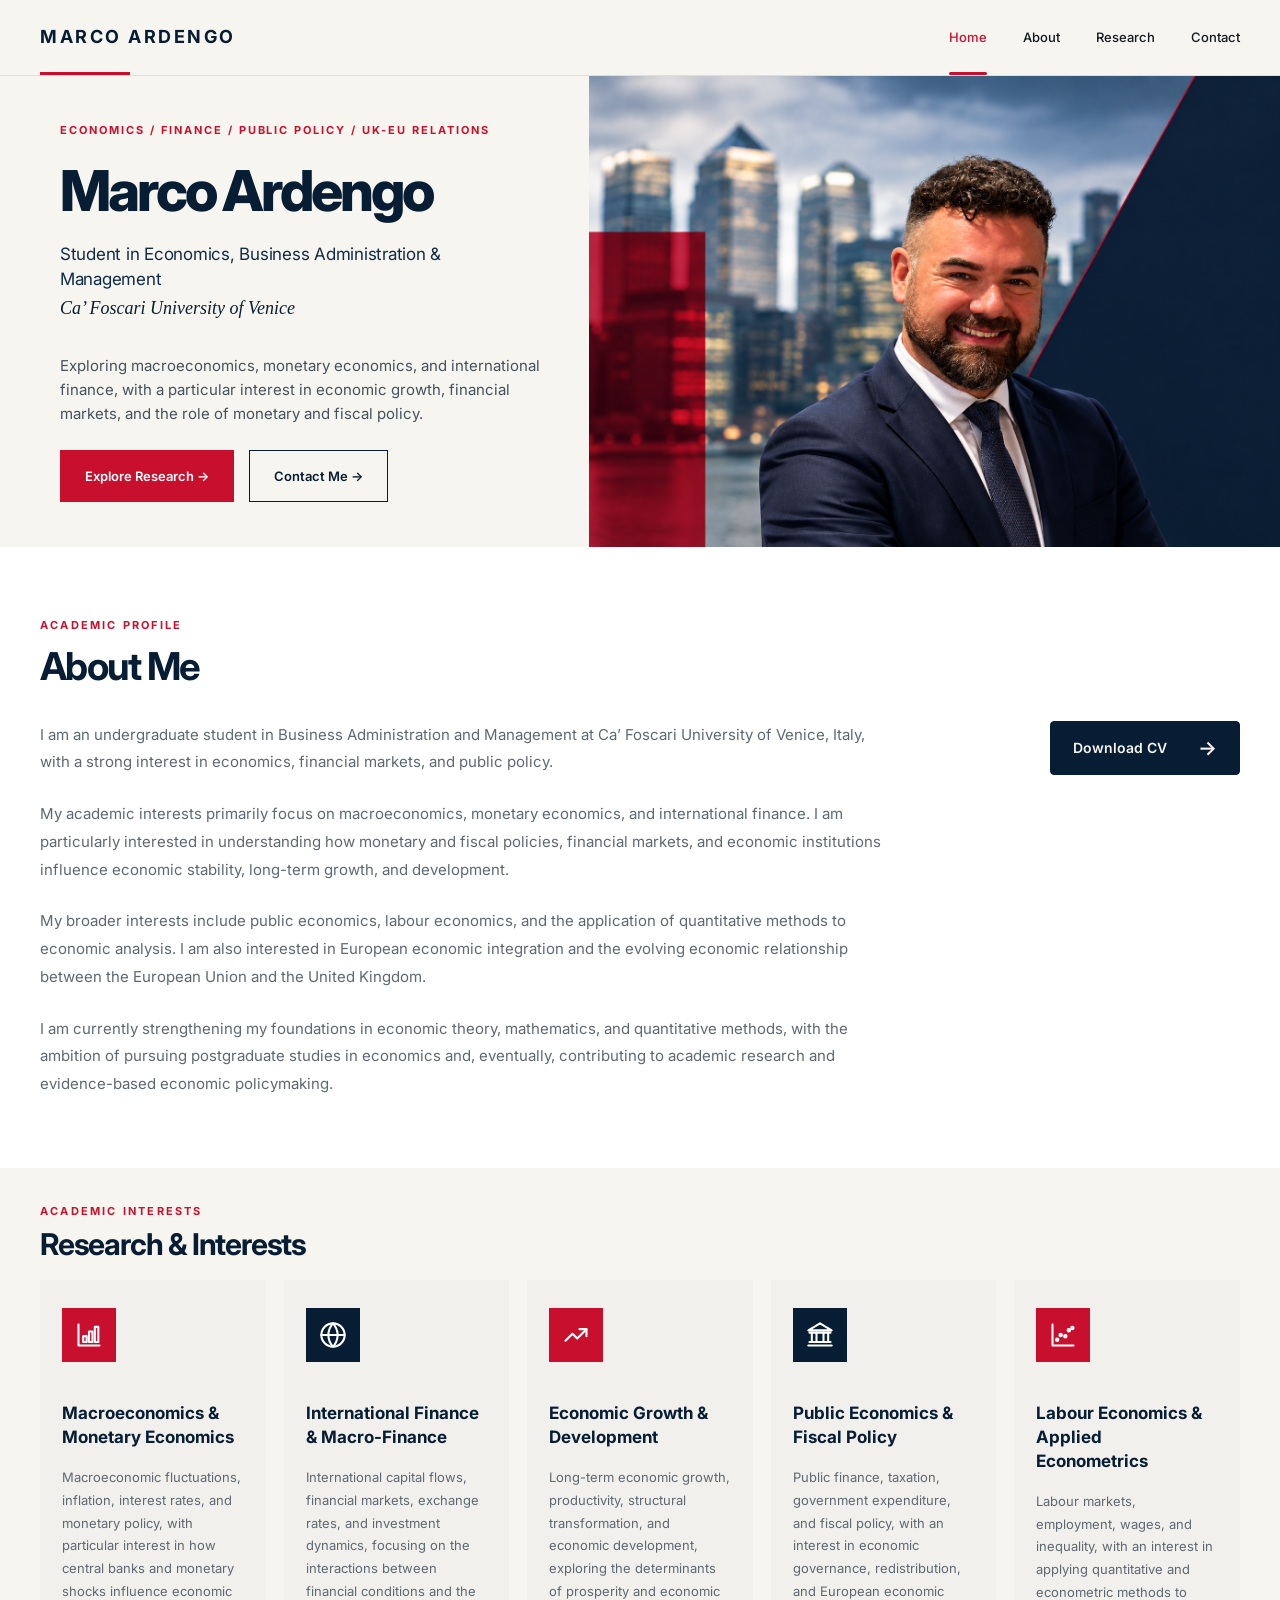
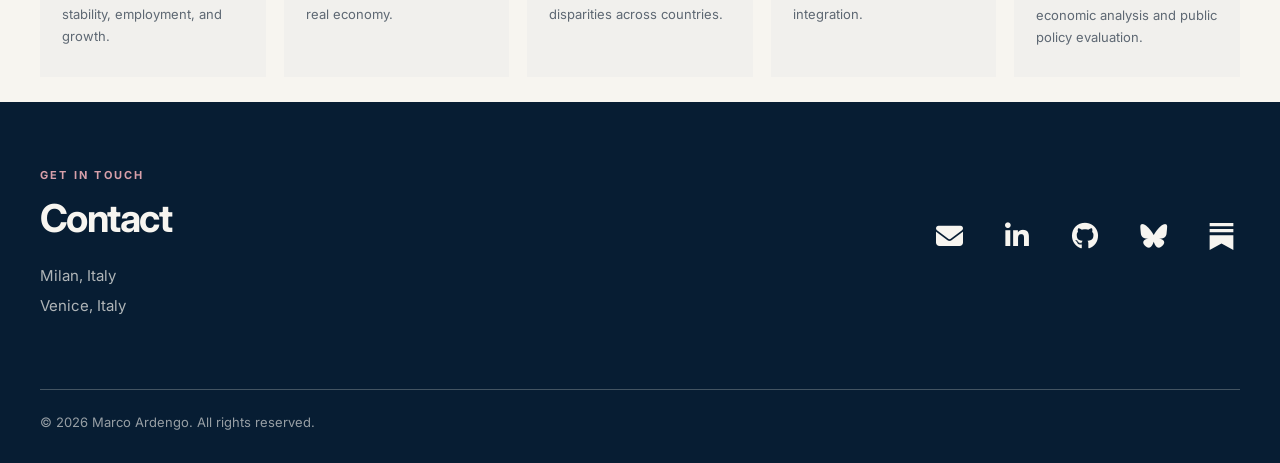
==== commit aca02a56: "Update index.html" ====
--- a/index.html
+++ b/index.html
@@ -45,7 +45,6 @@
         <a href="#home" class="nav-link active">Home</a>
         <a href="#about" class="nav-link">About</a>
         <a href="#research" class="nav-link">Research</a>
-        <a href="#writing" class="nav-link">Writing</a>
         <a href="#contact" class="nav-link">Contact</a>
       </nav>
 
@@ -88,8 +87,8 @@
               Explore Research →
             </a>
 
-            <a href="#writing" class="button button-secondary">
-              Explore Writing →
+            <a href="#contact" class="button button-secondary">
+              Contact Me →
             </a>
 
           </div>
@@ -444,44 +443,6 @@
   </div>
 
 </section>
-
-    
-
-    <!-- WRITING -->
-    <section class="section work-section" id="writing">
-
-      <div class="container">
-
-        <p class="section-kicker">
-          SELECTED RESEARCH & WRITING
-        </p>
-
-        <h2>Recent Work</h2>
-
-        <div class="work-list">
-
-          <article class="work-item">
-
-            <span class="work-type">
-              RESEARCH PAPER
-            </span>
-
-            <h3>
-              Urban Agriculture and Economic Growth Theory
-            </h3>
-
-            <p>
-              An exploration of urban agriculture,
-              sustainable development and economic growth.
-            </p>
-
-          </article>
-
-        </div>
-
-      </div>
-
-    </section>
     
   </main>
 
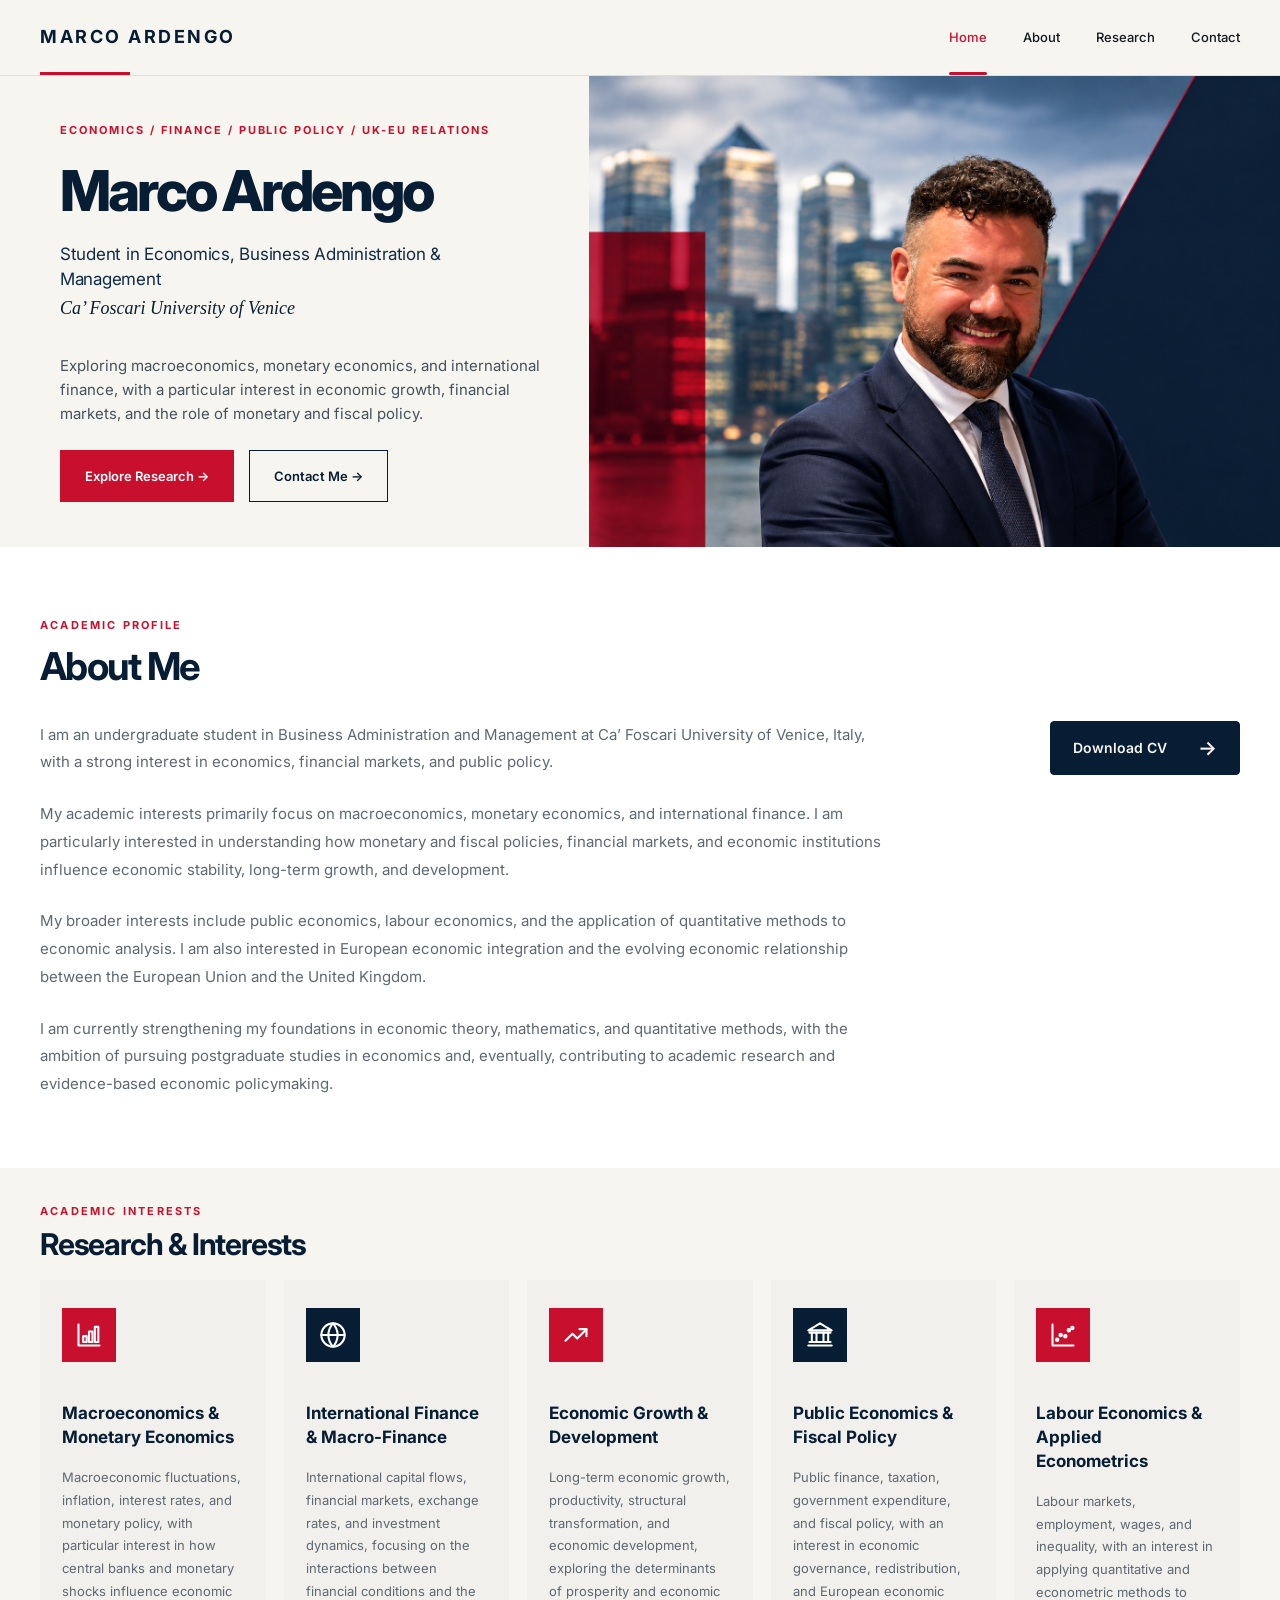
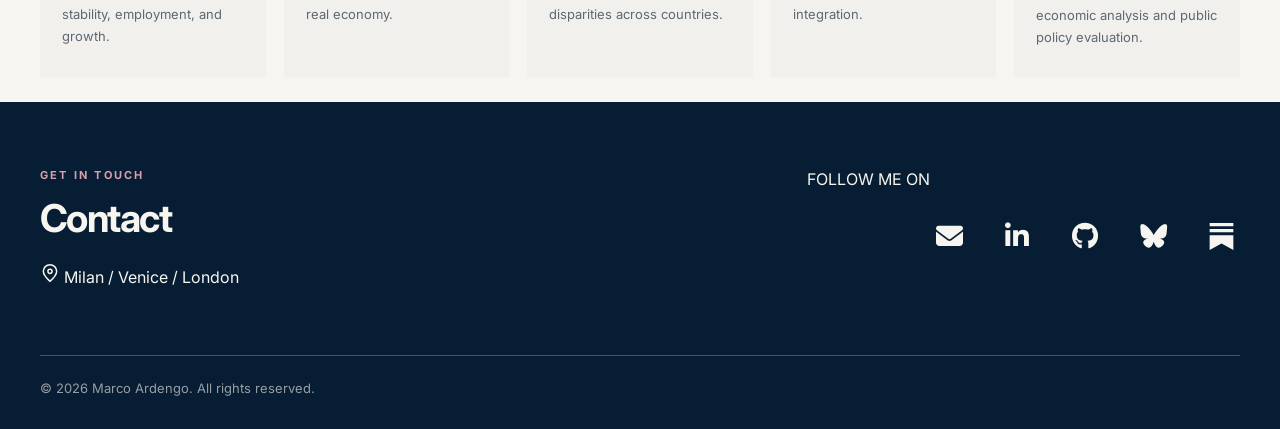
==== commit 363fccf4: "Update index.html" ====
--- a/index.html
+++ b/index.html
@@ -446,7 +446,6 @@
     
   </main>
 
-
 <!-- ==========================================
      CONTACT & FOOTER
 ========================================== -->
@@ -461,44 +460,93 @@
 
       <div class="footer-left">
 
-        <p class="footer-kicker">GET IN TOUCH</p>
+        <p class="footer-kicker">
+          GET IN TOUCH
+        </p>
 
         <h2>Contact</h2>
 
-        <div class="footer-locations">
-          <p>Milan, Italy</p>
-          <p>Venice, Italy</p>
+        <!-- LOCATION -->
+
+        <div class="footer-location">
+
+          <svg
+            class="location-icon"
+            xmlns="http://www.w3.org/2000/svg"
+            width="20"
+            height="20"
+            viewBox="0 0 24 24"
+            fill="none"
+            stroke="currentColor"
+            stroke-width="1.8"
+            stroke-linecap="round"
+            stroke-linejoin="round"
+            aria-hidden="true"
+          >
+            <path
+              d="M20 10c0 5-8 12-8 12S4 15 4 10a8 8 0 1 1 16 0Z"
+            />
+
+            <circle
+              cx="12"
+              cy="10"
+              r="2.5"
+            />
+          </svg>
+
+          <span>
+            Milan / Venice / London
+          </span>
+
         </div>
 
       </div>
 
+
       <!-- RIGHT COLUMN -->
 
       <div class="footer-right">
 
+        <p class="footer-social-title">
+          FOLLOW ME ON
+        </p>
+
         <div class="footer-social">
 
           <!-- EMAIL -->
+
           <a
             href="mailto:810746@stud.unive.it"
             class="social-link"
             aria-label="Email"
             title="Email"
           >
-            <i class="fa-solid fa-envelope" aria-hidden="true"></i>
+            <i
+              class="fa-solid fa-envelope"
+              aria-hidden="true"
+            ></i>
           </a>
 
+
           <!-- LINKEDIN -->
+
           <a
             href="https://www.linkedin.com/in/marcoardengo/"
             class="social-link"
+            target="_blank"
+            rel="noopener noreferrer"
             aria-label="LinkedIn"
             title="LinkedIn"
           >
-            <i class="fa-brands fa-linkedin-in" aria-hidden="true"></i>
+            <i
+              class="fa-brands fa-linkedin-in"
+              aria-hidden="true"
+            ></i>
           </a>
 
+
           <!-- GITHUB -->
+
           <a
             href="https://github.com/marcoardengo"
             class="social-link"
@@ -507,46 +555,62 @@
             aria-label="GitHub"
             title="GitHub"
           >
-            <i class="fa-brands fa-github" aria-hidden="true"></i>
+            <i
+              class="fa-brands fa-github"
+              aria-hidden="true"
+            ></i>
           </a>
 
+
           <!-- BLUESKY -->
+
           <a
             href="https://bsky.app/profile/marcoardengo.bsky.social"
             class="social-link"
+            target="_blank"
+            rel="noopener noreferrer"
             aria-label="Bluesky"
             title="Bluesky"
           >
-            <i class="fa-brands fa-bluesky" aria-hidden="true"></i>
+            <i
+              class="fa-brands fa-bluesky"
+              aria-hidden="true"
+            ></i>
           </a>
 
+
           <!-- SUBSTACK -->
+
           <a
-          href="https://www.substack.com"
-          class="social-link"
-          target="_blank"
-          rel="noopener noreferrer"
-          aria-label="Substack"
-          title="Substack"
-          >
-<svg
-  xmlns="http://www.w3.org/2000/svg"
-  width="27"
-  height="27"
-  viewBox="0 0 24 24"
-  fill="currentColor"
-  aria-hidden="true"
->
-  <path d="M22.539 8.242H1.46V5.406h21.08v2.836ZM1.46 10.812V24l10.54-5.883L22.54 24V10.812H1.46ZM22.54 0H1.46v2.836h21.08V0Z"/>
-</svg>
-         
-</a>
+            href="https://www.substack.com"
+            class="social-link"
+            target="_blank"
+            rel="noopener noreferrer"
+            aria-label="Substack"
+            title="Substack"
+          >
+
+            <svg
+              xmlns="http://www.w3.org/2000/svg"
+              width="27"
+              height="27"
+              viewBox="0 0 24 24"
+              fill="currentColor"
+              aria-hidden="true"
+            >
+              <path
+                d="M22.539 8.242H1.46V5.406h21.08v2.836ZM1.46 10.812V24l10.54-5.883L22.54 24V10.812H1.46ZM22.54 0H1.46v2.836h21.08V0Z"
+              />
+            </svg>
+
+          </a>
 
         </div>
 
       </div>
 
     </div>
+
 
     <!-- COPYRIGHT -->
 
@@ -563,6 +627,11 @@
 </footer>
 
 
+
+
+  
+
+
   <!-- JAVASCRIPT -->
 <script src="script.js" defer></script>
 
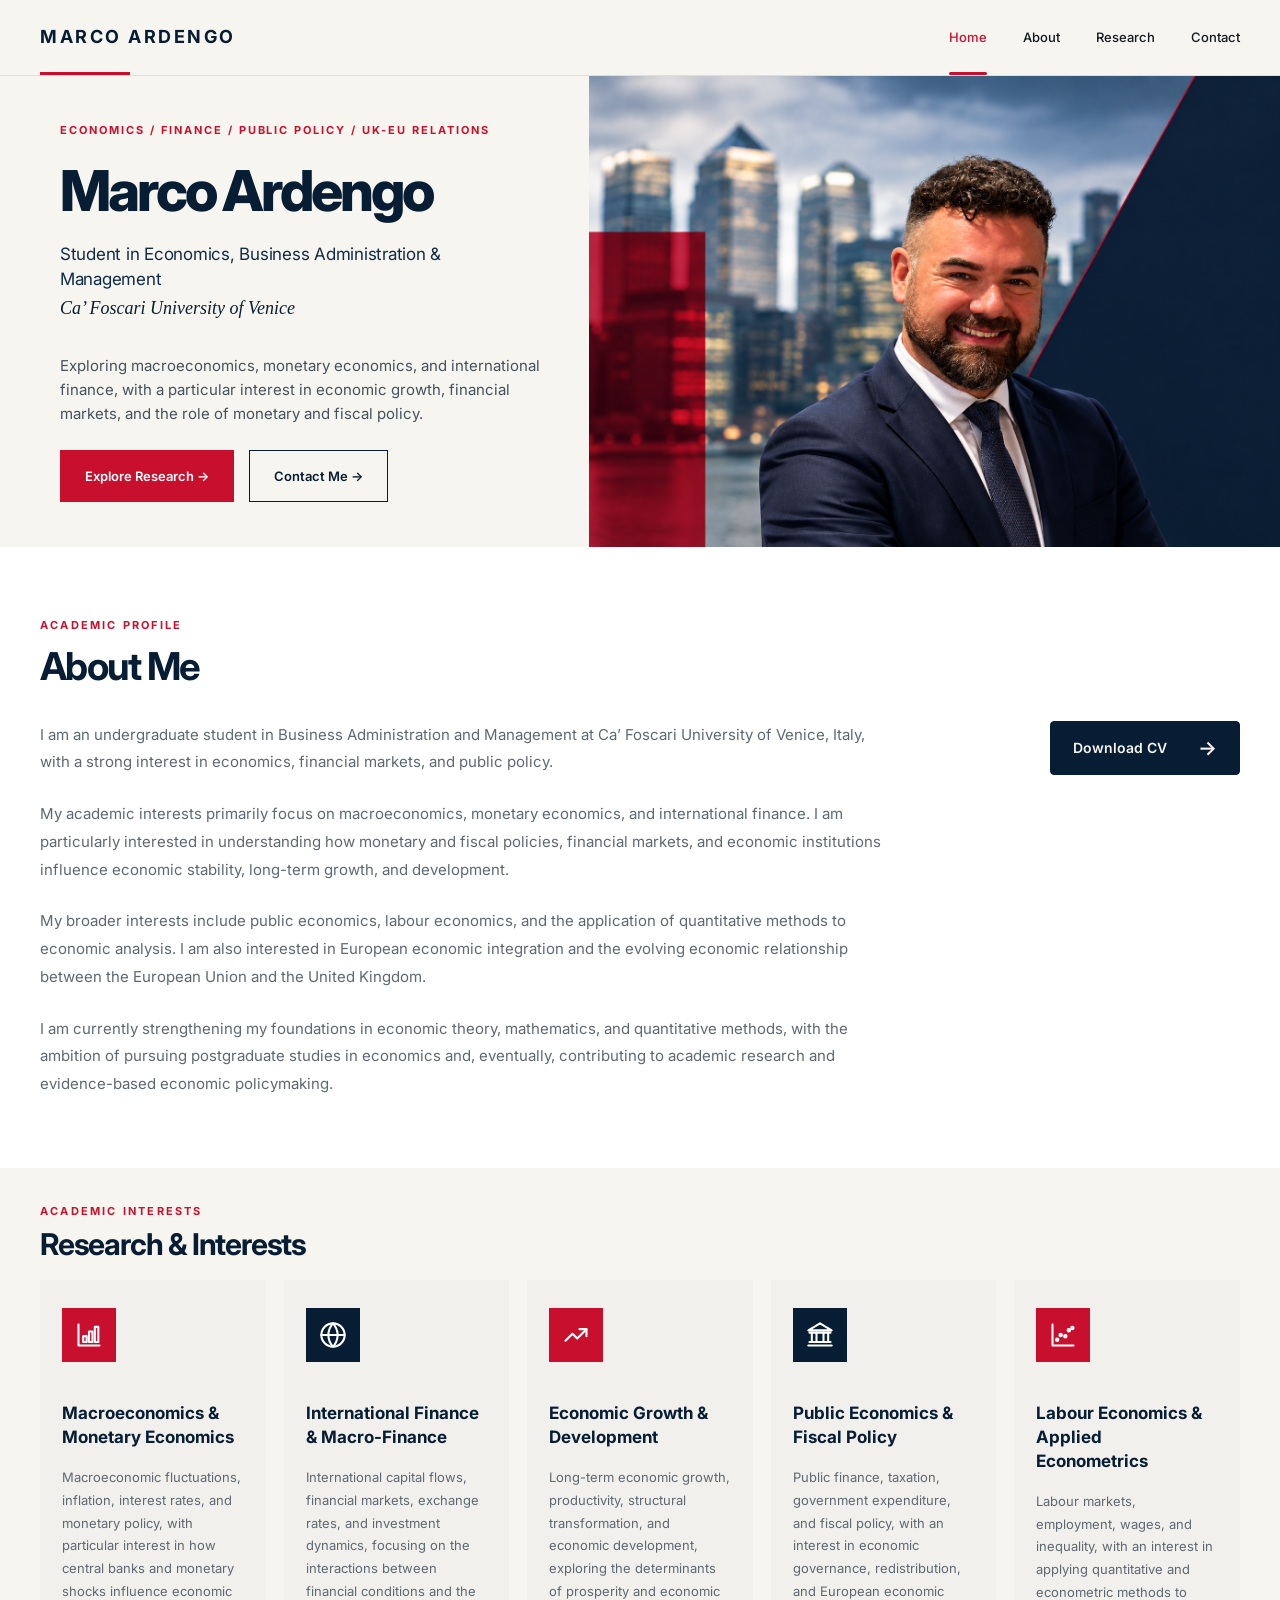
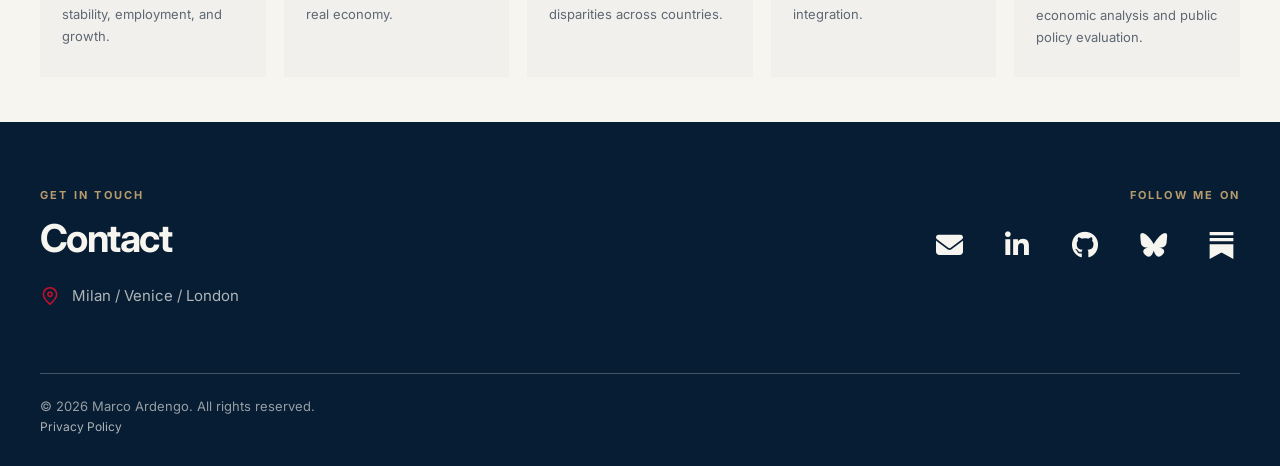
==== commit b97b4884: "Update index.html" ====
--- a/index.html
+++ b/index.html
@@ -616,11 +616,24 @@
 
     <div class="footer-bottom">
 
-      <p>
-        © 2026 Marco Ardengo. All rights reserved.
-      </p>
-
-    </div>
+  <p>
+    © 2026 Marco Ardengo. All rights reserved.
+  </p>
+
+  <nav class="footer-legal" aria-label="Legal information">
+
+    <a href="privacy-policy.html">
+      Privacy Policy
+    </a>
+
+  </nav>
+
+</div>
+
+
+
+
+    
 
   </div>
 
--- a/style.css
+++ b/style.css
@@ -5,6 +5,7 @@
 :root {
   --cream: #f7f5f0;
   --white: #ffffff;
+  --champagne: hsl(38 33% 57%);
   --navy: #071d33;
   --navy-soft: #102b46;
   --red: #c8102e;
@@ -807,7 +808,7 @@
 
 .research-section {
   padding-top: 35px;
-  padding-bottom: 25px;
+  padding-bottom: 45px;
   background: var(--cream);
 }
 
@@ -885,7 +886,7 @@
 @media (max-width: 760px) {
 
   .research-section {
-    padding: 35px 24px;
+    padding: 35px 24px 65px;
   }
 
   .interest-grid {
@@ -897,7 +898,6 @@
   }
 
 }
-
 
 /* ==========================================
    ACADEMIC FOOTER — CONTACT
@@ -910,15 +910,11 @@
   padding: 65px 40px 30px;
 }
 
-/* Same alignment as other sections */
-
 .footer-container {
   width: 100%;
   max-width: var(--container);
   margin: 0 auto;
 }
-
-/* Main footer layout */
 
 .footer-main {
   display: grid;
@@ -935,7 +931,7 @@
 
 .footer-kicker {
   margin-bottom: 10px;
-  color: #d8a0aa;
+  color: var(--champagne);
   font-size: 11px;
   font-weight: 700;
   letter-spacing: 0.2em;
@@ -950,8 +946,25 @@
   line-height: 1.2;
 }
 
-.footer-locations p {
-  margin: 0 0 5px;
+/* LOCATION — RED SVG PIN */
+
+.footer-location {
+  display: flex;
+  align-items: center;
+  gap: 12px;
+}
+
+.footer-location .location-icon {
+  display: block;
+  width: 20px;
+  height: 20px;
+  flex-shrink: 0;
+  color: var(--red);
+  fill: none;
+  stroke: currentColor;
+}
+
+.footer-location span {
   color: rgba(247, 245, 240, 0.7);
   font-size: 15px;
   line-height: 1.7;
@@ -963,13 +976,22 @@
   margin: 0;
   padding: 0;
   border: none;
-
   display: flex;
-  justify-content: flex-end;
-  align-items: flex-start;
-}
-
-/* Social icons */
+  flex-direction: column;
+  align-items: flex-end;
+}
+
+/* FOLLOW ME ON */
+
+.footer-social-title {
+  margin: 0 0 20px;
+  color: var(--champagne);
+  font-size: 11px;
+  font-weight: 700;
+  letter-spacing: 0.2em;
+}
+
+/* SOCIAL ICONS — NO BOXES */
 
 .footer-social {
   display: flex;
@@ -977,34 +999,50 @@
   justify-content: flex-end;
   flex-wrap: wrap;
   gap: 30px;
-
-  padding-top: 48px;
-}
-
-.social-link {
+  padding: 0;
+}
+
+.footer-social .social-link {
   display: inline-flex;
   align-items: center;
   justify-content: center;
-
   width: 38px;
   height: 42px;
-
+  padding: 0;
   color: var(--cream);
+  background: transparent;
+  border: none;
+  border-radius: 0;
+  box-shadow: none;
   font-size: 27px;
   text-decoration: none;
-
   transition:
     color 0.25s ease,
     transform 0.25s ease;
 }
 
-.social-link:hover {
-  color: #d8a0aa;
+.footer-social .social-link i {
+  font-size: 27px;
+  color: inherit;
+}
+
+.footer-social .social-link svg {
+  display: block;
+  width: 27px;
+  height: 27px;
+  fill: currentColor;
+}
+
+/* HOVER — SAND COLOUR */
+
+.footer-social .social-link:hover {
+  color: var(--champagne);
   transform: translateY(-3px);
 }
 
-.social-link:focus-visible {
-  outline: 2px solid var(--cream);
+.footer-social .social-link:focus-visible {
+  color: var(--champagne);
+  outline: 2px solid var(--champagne);
   outline-offset: 5px;
 }
 
@@ -1023,60 +1061,58 @@
   line-height: 1.6;
 }
 
-/* ==========================================
-   FOOTER — TABLET & MOBILE
-========================================== */
+/* TABLET & MOBILE */
 
 @media (max-width: 900px) {
-
   .site-footer {
     padding: 50px 24px 25px;
   }
 
   .footer-main {
     grid-template-columns: 1fr;
-    gap: 25px;
+    gap: 35px;
   }
 
   .footer-right {
-    justify-content: flex-start;
+    align-items: flex-start;
   }
 
   .footer-social {
     justify-content: flex-start;
     gap: 25px;
-    padding-top: 0;
-  }
-
-  .social-link {
-    font-size: 25px;
   }
 
   .footer-bottom {
     margin-top: 45px;
   }
-
 }
 
 @media (max-width: 480px) {
-
   .footer-left h2 {
     font-size: 32px;
   }
 
+  .footer-location span {
+    font-size: 14px;
+  }
+
   .footer-social {
     gap: 18px;
   }
 
-  .social-link {
+  .footer-social .social-link {
     width: 34px;
     font-size: 23px;
   }
 
-  .footer-locations p {
-    font-size: 14px;
-  }
-
+  .footer-social .social-link i {
+    font-size: 23px;
+  }
+
+  .footer-social .social-link svg {
+    width: 23px;
+    height: 23px;
+  }
 }
 
 
@@ -1237,3 +1273,140 @@
   }
 
 }
+
+
+/* ==========================================
+   LEGAL PAGES — PRIVACY & COOKIE POLICY
+========================================== */
+
+.legal-section {
+  background: var(--cream);
+  padding: 85px 40px 110px;
+}
+
+.legal-container {
+  max-width: 900px;
+}
+
+.legal-section h1 {
+  color: var(--navy);
+  font-size: clamp(38px, 5vw, 56px);
+  font-weight: 800;
+  letter-spacing: -0.05em;
+  line-height: 1.15;
+  margin-bottom: 12px;
+}
+
+.legal-updated {
+  color: var(--muted);
+  font-size: 13px;
+  margin-bottom: 55px;
+}
+
+.legal-content {
+  display: flex;
+  flex-direction: column;
+  gap: 38px;
+}
+
+.legal-content section {
+  padding-bottom: 30px;
+  border-bottom: 1px solid var(--line);
+}
+
+.legal-content section:last-child {
+  border-bottom: none;
+}
+
+.legal-content h2 {
+  color: var(--navy);
+  font-size: 22px;
+  font-weight: 700;
+  letter-spacing: -0.025em;
+  margin-bottom: 18px;
+}
+
+.legal-content p {
+  color: var(--muted);
+  font-size: 15px;
+  line-height: 1.85;
+  margin-bottom: 15px;
+}
+
+.legal-content p:last-child {
+  margin-bottom: 0;
+}
+
+.legal-content a {
+  color: var(--red);
+  font-weight: 600;
+  text-decoration: underline;
+  text-underline-offset: 4px;
+}
+
+.legal-content a:hover {
+  color: var(--red-dark);
+}
+
+/* LEGAL FOOTER */
+
+.legal-footer-bottom {
+  margin-top: 0;
+  padding-top: 0;
+  border-top: none;
+}
+
+.footer-legal {
+  display: flex;
+  align-items: center;
+  flex-wrap: wrap;
+  gap: 22px;
+}
+
+.footer-legal a {
+  color: rgba(247, 245, 240, 0.7);
+  font-size: 12px;
+  transition: color 0.25s ease;
+}
+
+.footer-legal a:hover,
+.footer-legal a[aria-current="page"] {
+  color: var(--champagne);
+}
+
+/* RESPONSIVE */
+
+@media (max-width: 760px) {
+
+  .legal-section {
+    padding: 55px 24px 75px;
+  }
+
+  .legal-section h1 {
+    font-size: 38px;
+  }
+
+  .legal-updated {
+    margin-bottom: 40px;
+  }
+
+  .legal-content {
+    gap: 30px;
+  }
+
+  .legal-content h2 {
+    font-size: 20px;
+  }
+
+  .legal-content p {
+    font-size: 14px;
+  }
+
+  .legal-footer-bottom {
+    display: flex;
+    flex-direction: column;
+    align-items: flex-start;
+    gap: 18px;
+  }
+
+}
